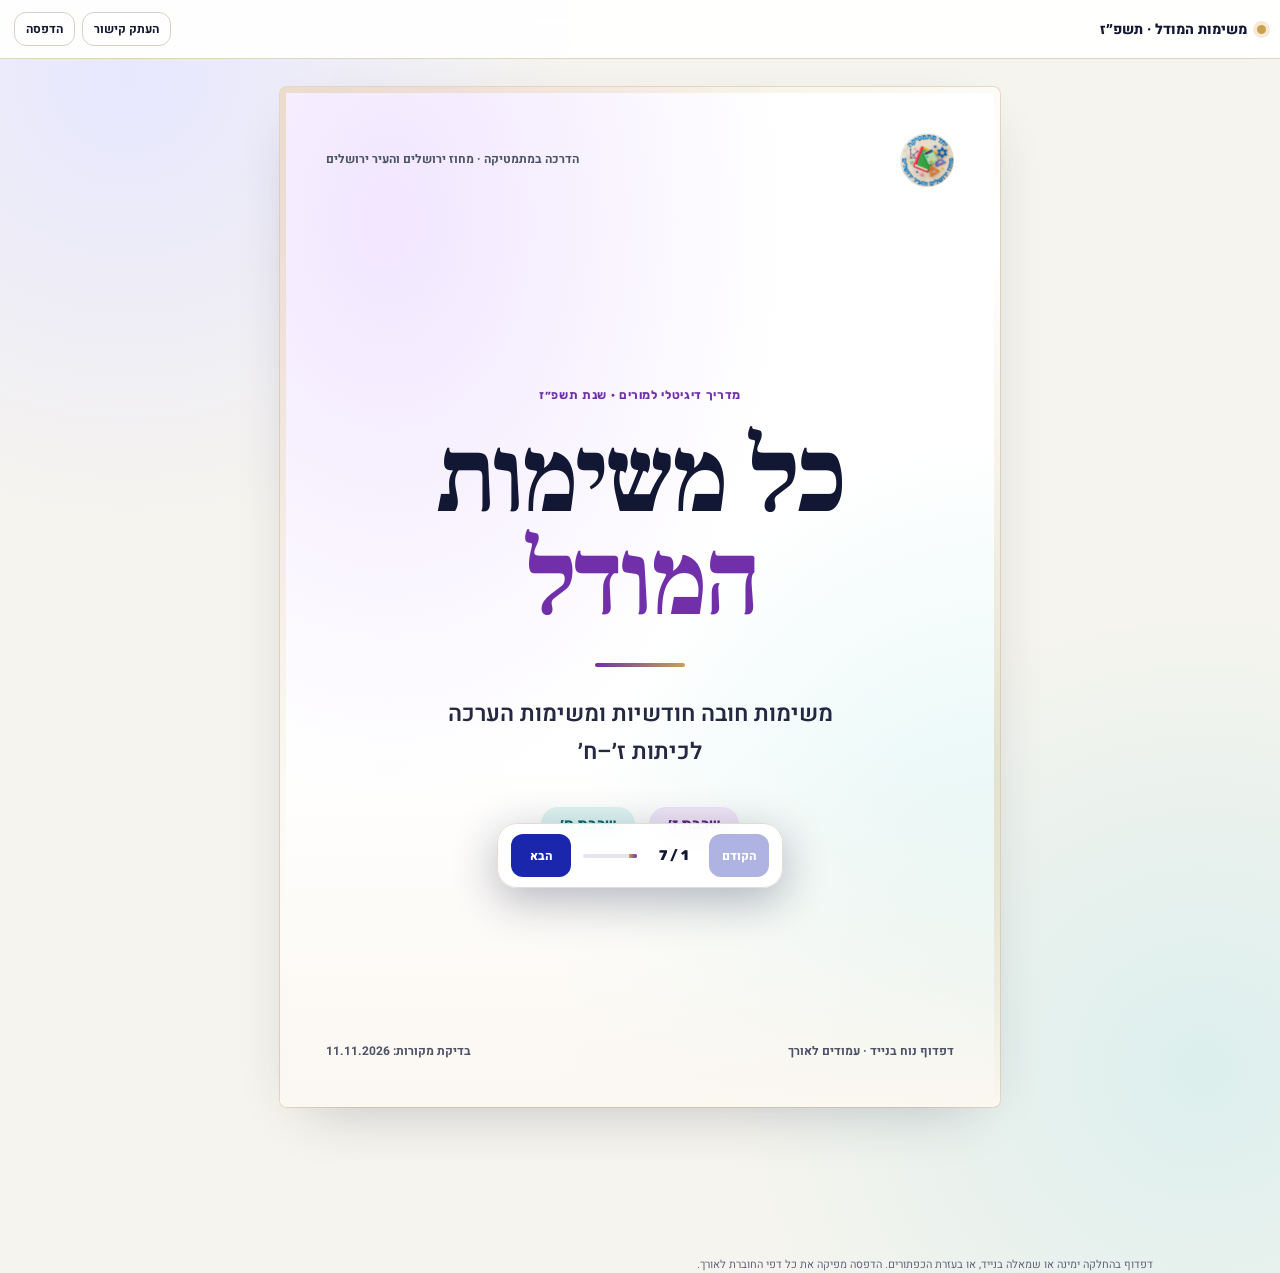
==== moodle-book/index.html @ 8b05a8c5 "feat(moodle): add standalone portrait mobile flipbook for mandatory and assessment tasks" ====
<!doctype html>
<html lang="he" dir="rtl"><head>
<meta charset="utf-8"><meta name="viewport" content="width=device-width, initial-scale=1, viewport-fit=cover">
<meta name="theme-color" content="#f6f4ee"><meta name="description" content="חוברת דיגיטלית למשימות החובה ומשימות ההערכה במודל לשכבות ז׳–ח׳, תשפ״ז.">
<title>משימות המודל | חוברת דיגיטלית · תשפ״ז</title>
<link rel="preconnect" href="https://fonts.googleapis.com"><link rel="preconnect" href="https://fonts.gstatic.com" crossorigin>
<link href="https://fonts.googleapis.com/css2?family=Frank+Ruhl+Libre:wght@700;800;900&family=Heebo:wght@400;500;600;700;800&family=Rubik:wght@500;600;700;800&display=swap" rel="stylesheet">
<style>
:root{color-scheme:light;--bg:#f6f4ee;--ink:#121734;--text:#242941;--gold:#c9a24f;--violet:#7130aa;--teal:#087c86;--blue:#1a27ad;font-family:"Heebo",Arial,sans-serif}
*{box-sizing:border-box}
html{min-width:300px;-webkit-text-size-adjust:100%;scroll-behavior:smooth}
body{margin:0;color:var(--text);background:radial-gradient(circle at 10% 6%,#e7e7ff 0,transparent 28%),radial-gradient(circle at 94% 84%,#dcefed 0,transparent 30%),var(--bg);overflow-x:hidden}
button,a{-webkit-tap-highlight-color:transparent}
button{font:inherit;cursor:pointer}
a{color:var(--blue);text-decoration-thickness:1px;text-underline-offset:3px}
a:focus-visible,button:focus-visible{outline:3px solid #e2a422;outline-offset:3px}
h1,h2,h3,p{margin:0}
h1,h2,h3{font-family:"Frank Ruhl Libre",Georgia,serif}
[hidden]{display:none!important}
.topbar{position:sticky;top:0;z-index:10;display:flex;align-items:center;justify-content:space-between;gap:12px;padding:12px max(14px,env(safe-area-inset-right));background:#ffffffec;border-bottom:1px solid #e0d5bf;backdrop-filter:blur(14px)}
.brand{display:flex;align-items:center;gap:10px;color:var(--ink);font-weight:800;font-size:14px}.brand i{display:block;width:9px;height:9px;background:var(--gold);border-radius:50%;box-shadow:0 0 0 4px #f6ead6}
.topbar-controls{display:flex;align-items:center;gap:7px}.utility{border:1px solid #d9d0bf;border-radius:12px;background:#fff;color:var(--ink);padding:7px 11px;font-size:12px;font-weight:700}
main{display:grid;place-items:start center;padding:clamp(14px,3vw,28px) 12px 135px;min-height:calc(100dvh - 66px)}
.paper{position:relative;background:#fff;color:var(--text);width:min(100%,720px);min-height:min(1050px,130vw);box-shadow:0 20px 60px -28px #20284355,0 0 0 1px #e6dac2;overflow:hidden;isolation:isolate;border-radius:7px;padding:clamp(25px,5.6vw,46px);animation:pagein .24s ease-out both}
.paper:before{content:"";pointer-events:none;position:absolute;inset:0;border:6px solid transparent;border-image:linear-gradient(135deg,#d9b970,#ffffff,#b58a35) 1;opacity:.35;z-index:0}
.paper > *{position:relative;z-index:1}
.paper:after{content:"";pointer-events:none;position:absolute;inset:auto 0 0;height:35%;background:linear-gradient(0deg,#fbf7f1,transparent);z-index:0}
@keyframes pagein{from{opacity:.8;transform:translateY(9px)}to{opacity:1;transform:translateY(0)}}
.cover{min-height:min(1020px,134vw);background:radial-gradient(ellipse at 15% 13%,#f1e6ff,transparent 46%),radial-gradient(ellipse at 100% 90%,#ddf5f3,transparent 44%),#fff;display:flex;flex-direction:column;justify-content:space-between}
.cover-top,.cover-foot{display:flex;align-items:center;justify-content:space-between;gap:10px;color:#4d5468;font-weight:700;font-size:12px;line-height:1.6}
.cover-top .logo{width:54px;height:54px;object-fit:contain}
.cover-center{text-align:center;margin:60px auto;max-width:100%}
.overline,.eyebrow{font-family:Rubik,"Heebo",sans-serif;letter-spacing:.055em;text-transform:uppercase;font-weight:700;font-size:12px;color:var(--violet)}
.cover h1{font-size:clamp(62px,12vw,106px);line-height:.98;letter-spacing:-.03em;color:var(--ink);margin-top:25px}
.cover h1 em{color:var(--violet);font-style:normal}
.rule{display:block;width:90px;height:4px;background:linear-gradient(90deg,var(--violet),var(--gold));margin:29px auto;border-radius:10px}
.cover-center p{font-size:clamp(18px,4vw,23px);line-height:1.65;font-weight:600}
.cover-grades{display:flex;justify-content:center;gap:14px;margin-top:35px;flex-wrap:wrap}
.cover-grades span{font-family:Rubik,sans-serif;border-radius:999px;padding:8px 19px;font-size:15px;font-weight:700;background:#eee4f7;color:#5e257f}
.cover-grades span+span{background:#ddf4f1;color:#006a72}
.page-head{margin-bottom:25px;padding-bottom:20px;border-bottom:1px solid #e8decc}
.page-head h2{color:var(--ink);font-size:clamp(32px,7vw,48px);line-height:1.12;margin-top:12px}
.page-head h2:after{content:"";display:block;width:62px;height:3px;border-radius:9px;margin-top:16px;background:linear-gradient(90deg,var(--violet),var(--gold))}
.page-head>p{margin-top:11px;color:#5b6277;font-size:14px}
.paper.teal .eyebrow,.paper.teal .round{color:var(--teal)}
.paper.teal .page-head h2:after{background:linear-gradient(90deg,var(--teal),var(--gold))}
.paper.violet .eyebrow,.paper.violet .round{color:var(--violet)}
.intro-card{padding:22px 25px;border-radius:16px;margin-bottom:18px;border:1px solid #eadcef;background:#f9f5fc}
.intro-card h3{font-size:27px;color:var(--ink);margin:9px 0}
.intro-card p,.note-block p{line-height:1.8;font-size:15px}
.teal-card{background:#f0fbfa;border-color:#d5efed}.teal-card .eyebrow{color:var(--teal)}
.note-block{margin-top:23px;border-right:4px solid var(--gold);padding:15px 18px;background:#fff9e9;border-radius:10px}.note-block h3{margin-bottom:8px;color:var(--ink);font-size:22px}
.task-table{width:100%;border-collapse:separate;border-spacing:0;table-layout:fixed;font-size:13.8px;line-height:1.45;border:1px solid #ebe6db;border-radius:13px;overflow:hidden}
.task-table caption{text-align:right;color:#575a71;padding:0 0 10px;font-weight:700;font-size:12px}
.task-table thead th{background:#f2ebf7;color:#4b266b;padding:10px 9px;text-align:right;font-size:12px;white-space:normal}
.teal .task-table thead th{background:#e5f7f5;color:#08606a}
.task-table tbody tr:nth-child(even){background:#fbfaf7}
.task-table tbody th,.task-table tbody td{padding:11px 9px;vertical-align:top;border-top:1px solid #eeede8;overflow-wrap:anywhere}
.task-table th:nth-child(1){width:20%}.task-table th:nth-child(2){width:43%}.task-table th:nth-child(3){width:37%}
.task-table tbody td strong{font-weight:800;color:var(--ink)}
.task-table .month{font-weight:800;display:block;color:#4b356a}.teal .month{color:#0b676a}
.task-table .year{font-family:Rubik,sans-serif;color:#8990a0;font-size:10px;display:block;margin-top:3px}
.current-tag{display:inline-block;margin:5px 0 0;padding:2px 5px;border-radius:6px;background:#efe5fa;color:#5c2582;font-size:10px;font-weight:800}
.teal .current-tag{background:#dff8f2;color:#076a62}
.nonmandatory{opacity:.85}
.page-footnote{margin:22px 0 16px;padding:13px 16px;background:#fcfaf7;border-right:3px solid var(--gold);font-size:12px;line-height:1.65}
.page-footnote a{display:inline-block;margin-right:3px;font-weight:700}
.page-tail{margin-top:29px;border-top:1px solid #eadfca;padding-top:12px;display:flex;justify-content:space-between;gap:12px;align-items:center;font-size:11px;font-weight:700;color:#88818a}
.assessment-stack{display:grid;gap:13px}
.assessment{padding:14px 18px;border:1px solid #e6deeb;border-radius:16px;background:#fff}
.assessment.first{background:linear-gradient(130deg,#fcf8ff,#fff);border-color:#dac2ed}
.teal .assessment.first{background:linear-gradient(130deg,#f2fffd,#fff);border-color:#b8e2df}
.assessment-head{display:flex;align-items:center;gap:15px}
.round{font-family:Rubik,sans-serif;font-size:17px;font-weight:800;border:1px solid currentColor;display:grid;place-items:center;min-width:46px;height:46px;border-radius:50%;flex:none}
.round:first-letter{font-size:inherit}
.assessment h3{font-size:22px;color:var(--ink)}
.dates{font-family:Rubik,Arial,sans-serif;font-weight:700;color:#3b526b;font-size:14px;text-align:right;direction:ltr;unicode-bidi:isolate}
.assessment-detail{font-size:13px;line-height:1.7;margin-top:13px}
.assessment-meta{font-size:12px;font-weight:700;margin-top:10px;color:#4a365e}
.date-review{margin-top:12px;background:#fff8e7;border:1px solid #eedaa9;border-radius:9px;padding:10px;display:grid;gap:3px;font-size:12px;line-height:1.5}
.date-review b{color:#674813}.date-review span{justify-self:start;font-weight:800;direction:ltr}.date-review small{font-size:11px;color:#745d43}
.small-note{font-size:11px;color:#6b6974;margin:8px 60px 0 0}
.steps{display:grid;gap:20px;margin-top:22px}.steps>div{display:flex;align-items:center;gap:16px}.steps>div span{flex:none;width:42px;height:42px;background:#eef0ff;border:1px solid #d9daf9;color:var(--blue);display:grid;place-items:center;border-radius:13px;font-family:Rubik;font-weight:700}
.steps p{font-weight:600;font-size:15px;line-height:1.7}
.source-box{margin-top:35px;background:#f5f3ef;border-radius:15px;padding:20px;display:grid;gap:12px}
.source-box h3{font-size:23px;color:var(--ink)}.source-box a{display:block;font-size:13px;font-weight:700}
.source-disclaimer{margin-top:19px;font-size:11px;line-height:1.8;color:#5b5c63}
.nav{position:fixed;bottom:calc(12px + env(safe-area-inset-bottom));left:50%;transform:translateX(-50%);z-index:20;display:flex;align-items:center;gap:12px;padding:10px 13px;background:#ffffffeb;border:1px solid #e4dccf;border-radius:20px;box-shadow:0 12px 45px #141a3850;max-width:calc(100% - 18px);backdrop-filter:blur(12px)}
.nav button{border:0;background:var(--blue);color:#fff;border-radius:12px;min-width:60px;min-height:43px;padding:8px 12px;font-weight:800;font-size:12px}
.nav button:disabled{opacity:.35;cursor:default}.nav .page-count{font-family:Rubik,sans-serif;color:var(--ink);font-size:14px;font-weight:800;white-space:nowrap;min-width:48px;text-align:center}
.nav .bar{width:54px;height:4px;border-radius:4px;background:#e8e4ed;overflow:hidden}.nav .bar i{display:block;height:100%;background:linear-gradient(90deg,var(--gold),var(--violet));transition:width .2s}
.access-hint{text-align:center;font-size:11px;color:#60647c;margin:14px 0 0;max-width:710px}
@media(max-width:520px){
 .topbar{padding:10px 12px}.brand{font-size:12px}.topbar-controls{gap:4px}.utility{padding:8px;font-size:11px}
 main{padding:12px 8px 110px}
 .paper{width:100%;padding:22px 17px;min-height:600px}
 .cover{min-height:calc(100dvh - 165px)}
 .cover-top,.cover-foot{font-size:10px}.cover-center{margin:35px auto}
 .cover h1{font-size:clamp(57px,15vw,81px)}
 .page-head{margin-bottom:18px}.page-head h2{font-size:clamp(30px,9vw,41px)}
 .task-table{font-size:12px}.task-table thead th{font-size:11px;padding:9px 6px}
 .task-table tbody th,.task-table tbody td{padding:9px 6px}
 .task-table th:nth-child(1){width:23%}.task-table th:nth-child(2){width:41%}.task-table th:nth-child(3){width:36%}
 .current-tag{font-size:9px}
 .assessment{padding:12px}.assessment h3{font-size:19px}.assessment-head{gap:10px}.round{min-width:38px;height:38px;font-size:12px}
 .small-note{margin-right:48px}
 .nav{gap:7px;padding:8px}.nav button{min-width:56px}
}
@media(prefers-reduced-motion:reduce){*,*:before,*:after{animation-duration:0s!important;transition-duration:0s!important}}
@page{size:A4 portrait;margin:0}
@media print{
 html,body{background:#fff!important}
 .topbar,.nav,.access-hint{display:none!important}
 main{padding:0!important;display:block;min-height:0}
 .paper,.paper[hidden]{display:flex!important;flex-direction:column;page-break-after:always;break-after:page;box-shadow:none!important;border-radius:0!important;width:210mm!important;height:297mm!important;min-height:297mm!important;max-height:297mm!important;padding:18mm 17mm!important;animation:none!important;overflow:hidden!important;print-color-adjust:exact;-webkit-print-color-adjust:exact}
 .paper:last-of-type{break-after:auto;page-break-after:auto}
 .paper > .page-tail{margin-top:auto}
 .task-table{font-size:12px}.task-table tbody th,.task-table tbody td{padding:9px 7px}
 .cover{justify-content:space-between}
}</style></head>
<body><header class="topbar"><div class="brand"><i aria-hidden="true"></i><span>משימות המודל · תשפ״ז</span></div><div class="topbar-controls"><button type="button" class="utility" id="copy">העתק קישור</button><button type="button" class="utility" id="print">הדפסה</button></div></header>
<main id="book" aria-label="חוברת דיגיטלית לדפדוף">
<section class="paper cover" aria-label="שער החוברת">
 <div class="cover-top"><img class="logo" src="../assets/logo.png" alt="לוגו הדרכה במתמטיקה" onerror="this.style.display='none'"><span>הדרכה במתמטיקה · מחוז ירושלים והעיר ירושלים</span></div>
 <div class="cover-center"><div class="overline">מדריך דיגיטלי למורים · שנת תשפ״ז</div><h1>כל משימות<br><em>המודל</em><span class="rule"></span></h1><p>משימות חובה חודשיות ומשימות הערכה<br>לכיתות ז׳–ח׳</p><div class="cover-grades"><span>שכבת ז׳</span><span>שכבת ח׳</span></div></div>
 <div class="cover-foot"><span>דפדוף נוח בנייד · עמודים לאורך</span><span>בדיקת מקורות: 11.11.2026</span></div>
 </section>
<section class="paper inside intro"><header class="page-head"><span class="eyebrow">01 · לפני שמתחילים</span><h2>מה צריך לעשות במודל?</h2><p>שני סוגי משימות, שני מסלולי עבודה משלימים.</p></header>
 <div class="intro-card violet-card"><span class="eyebrow">01</span><h3>משימות חובה</h3><p>משימה חודשית המשולבת בפריסת ההוראה של כל שכבה. המשימות מופיעות בעמודת <strong>„משימות חובה”</strong> בתוך הפריסה.</p></div>
 <div class="intro-card teal-card"><span class="eyebrow">02</span><h3>משימות הערכה</h3><p>שלוש משימות לאורך השנה, במועדים שנקבעו בפריסה. לצד אלה מופיע גם מבחן מפמ״ר מסכם לקראת סוף השנה.</p></div>
 <div class="note-block"><h3>חשוב לגבי קישורים לתלמידים</h3><p>קישורי המשימות בפריסות מיועדים למורים לעיון. יש לשלוח את המשימה לתלמידים <strong>מתוך מרחב ה־Moodle הכיתתי של המורה</strong>, כדי שהביצועים וההגשות יתועדו ויהיו ניתנים למעקב.</p></div>
 <div class="page-tail"><span>משימות ז׳ וח׳ בלבד</span><span>2 / 6</span></div></section>
<section class="paper inside violet" aria-label="משימות חובה שכבת ז׳"><header class="page-head"><span class="eyebrow">משימות חובה · ז׳</span><h2>שכבת ז׳</h2><p>כל חודשי שנת הלימודים • משימות לפי פריסת ההוראה</p></header><table class="task-table"><caption>משימות לפי חודש • פריסת תשפ״ז</caption><thead><tr><th scope="col">חודש</th><th scope="col">משימת חובה</th><th scope="col">נושא</th></tr></thead><tbody><tr><th scope="row"><span class="month">אוקטובר</span><span class="year">2026</span></th><td><strong>גיימינג-אפ</strong></td><td>מערכת צירים מספרים חיוביים</td></tr><tr><th scope="row"><span class="month">נובמבר</span><span class="year">2026</span></th><td><strong>מזגן על הקיר בכיתה</strong><span class="current-tag">החודש הנוכחי</span></td><td>זווית</td></tr><tr><th scope="row"><span class="month">דצמבר</span><span class="year">2026</span></th><td><strong>הקינוח המנצח</strong></td><td>מספרים מכוונים</td></tr><tr><th scope="row"><span class="month">ינואר</span><span class="year">2027</span></th><td><strong>מי לכלך את אולם הספורט?</strong></td><td>שטחים</td></tr><tr><th scope="row"><span class="month">פברואר</span><span class="year">2027</span></th><td><strong>צובעים קופסאות קרטון</strong></td><td>שטח פנים ונפח תיבה</td></tr><tr><th scope="row"><span class="month">מרץ</span><span class="year">2027</span></th><td><strong>מפתח הכספת הסודית</strong></td><td>טרנספורמציות</td></tr><tr><th scope="row"><span class="month">אפריל</span><span class="year">2027</span></th><td><strong>הקוד ללוקר של עידו</strong></td><td>משוואות</td></tr><tr><th scope="row"><span class="month">מאי</span><span class="year">2027</span></th><td><strong>מתחם מחנה קיץ</strong></td><td>מערכת צירים מורחבת ושטחים</td></tr><tr><th scope="row"><span class="month">יוני</span><span class="year">2027</span></th><td><strong>טריאתלון</strong></td><td>בעיות תנועה</td></tr></tbody></table>
 <div class="page-footnote"><strong>שימו לב:</strong> כותרות של משימות בחודשים עתידיים עשויות להתעדכן בפריסות. קישור לתלמידים נשלח רק ממרחב הלמידה הכיתתי. <a href="https://jerusalem2.vercel.app/chativat-beynayim/prisot/prisa-7/october/" target="_blank" rel="noopener noreferrer">לפריסת אוקטובר באתר המחוז</a></div>
 <div class="page-tail"><span>משימות חובה · ז׳</span><span>3 / 6</span></div></section>
<section class="paper inside violet" aria-label="משימות הערכה שכבת ז׳"><header class="page-head"><span class="eyebrow">משימות הערכה · ז׳</span><h2>מועדי ההערכה<br>שכבת ז׳</h2><p>תאריכים ונושאים לפי מסמך הפריסה שנבדק, לצד הבחנה בעדכון מאוחר.</p></header><div class="assessment-stack"><article class="assessment first"><div class="assessment-head"><span class="round">01</span><div><h3>משימת הערכה 1</h3><p class="dates" dir="ltr">1.11.26 – 13.11.26</p></div></div><p class="assessment-detail">מערכת צירים רביע ראשון: קריאת נקודות, סימון נקודות, אורך קטע, השלמת נקודה חסרה למלבן, חישוב שטח מלבן. זוויות: מדידת זוויות, אומדן גודל של זווית, סוגי זוויות, חוצה זווית, סכום והפרש זוויות. מספרים מכוונים: סדר על ציר המספרים, חיבור חיסור מספרים מכוונים.</p><p class="assessment-meta">מבנה: 50% שאלות קצרות ו־50% שאלה אוריינית.</p><div class="date-review"><b>דווח עדכון מאוחר (08.11.2026)</b><span dir="ltr">01.11–20.11.2026</span><small>זהו מועד מאוחר יותר מן הפריסה שמופיעה במקור. לא נמצא לו אישור בפריסה הרשמית שנבדקה; יש לאמת במרחב המודל לפני הסתמכות על מועד הסיום.</small></div></article><article class="assessment "><div class="assessment-head"><span class="round">02</span><div><h3>משימת הערכה 2</h3><p class="dates" dir="ltr">26.1.27 – 4.2.27</p></div></div><p class="small-note">מועד נקוב בפריסה; אין פירוט תכנים נוסף במקור שנבדק.</p></article><article class="assessment "><div class="assessment-head"><span class="round">03</span><div><h3>משימת הערכה 3</h3><p class="dates" dir="ltr">14.3.27 – 26.3.27</p></div></div><p class="small-note">מועד נקוב בפריסה; אין פירוט תכנים נוסף במקור שנבדק.</p></article><article class="assessment "><div class="assessment-head"><span class="round">מסכם</span><div><h3>מבחן מפמ״ר מסכם</h3><p class="dates" dir="ltr">23.5.27 – 4.6.27</p></div></div><p class="small-note">מועד מבחן מסכם לפי הפריסה.</p></article></div><div class="page-tail"><span>מועדי הערכה · ז׳</span><span>4 / 6</span></div></section>
<section class="paper inside teal" aria-label="משימות חובה שכבת ח׳"><header class="page-head"><span class="eyebrow">משימות חובה · ח׳</span><h2>שכבת ח׳</h2><p>כל חודשי שנת הלימודים • משימות לפי פריסת ההוראה</p></header><table class="task-table"><caption>משימות לפי חודש • פריסת תשפ״ז</caption><thead><tr><th scope="col">חודש</th><th scope="col">משימת חובה</th><th scope="col">נושא</th></tr></thead><tbody><tr><th scope="row"><span class="month">אוקטובר</span><span class="year">2026</span></th><td><strong>ציור קיר</strong></td><td>יחס, פרופורציה, קנה מידה</td></tr><tr><th scope="row"><span class="month">נובמבר</span><span class="year">2026</span></th><td><strong>מודל הזמן של נועה</strong><span class="current-tag">החודש הנוכחי</span></td><td>אחוזים</td></tr><tr><th scope="row"><span class="month">דצמבר</span><span class="year">2026</span></th><td><strong>תכנון הביטאט על המאדים</strong></td><td>גליל, חרוט</td></tr><tr><th scope="row"><span class="month">ינואר</span><span class="year">2027</span></th><td><strong>סודות הפסיפס של יונתן</strong></td><td>טרנספורמציות</td></tr><tr><th scope="row"><span class="month">פברואר</span><span class="year">2027</span></th><td><strong>רחפנים</strong></td><td>סטטיסטיקה ומדדים — שם המשימה עשוי להשתנות</td></tr><tr><th scope="row"><span class="month">מרץ</span><span class="year">2027</span></th><td><strong>מבחן טעימות</strong></td><td>שילוב שני מקורות מידע</td></tr><tr><th scope="row"><span class="month">אפריל</span><span class="year">2027</span></th><td><strong>פרויקט אלגוריתם חכם</strong></td><td>הסתברות</td></tr><tr><th scope="row"><span class="month">מאי</span><span class="year">2027</span></th><td><strong>משימה אוריינית במערכת משוואות</strong></td><td>שם המשימה הסופי טרם מופיע בפריסה</td></tr><tr class="nonmandatory"><th scope="row"><span class="month">יוני</span><span class="year">2027</span></th><td><strong>אין משימת חובה נפרדת</strong></td><td>חזרות ומשפט פיתגורס במרחב</td></tr></tbody></table>
 <div class="page-footnote"><strong>שימו לב:</strong> כותרות של משימות בחודשים עתידיים עשויות להתעדכן בפריסות. קישור לתלמידים נשלח רק ממרחב הלמידה הכיתתי. <a href="https://jerusalem2.vercel.app/chativat-beynayim/prisot/prisa-8/october/" target="_blank" rel="noopener noreferrer">לפריסת אוקטובר באתר המחוז</a></div>
 <div class="page-tail"><span>משימות חובה · ח׳</span><span>5 / 6</span></div></section>
<section class="paper inside teal" aria-label="משימות הערכה שכבת ח׳"><header class="page-head"><span class="eyebrow">משימות הערכה · ח׳</span><h2>מועדי ההערכה<br>שכבת ח׳</h2><p>תאריכים ונושאים לפי מסמך הפריסה שנבדק, לצד הבחנה בעדכון מאוחר.</p></header><div class="assessment-stack"><article class="assessment first"><div class="assessment-head"><span class="round">01</span><div><h3>משימת הערכה 1</h3><p class="dates" dir="ltr">25.10.26 – 6.11.26</p></div></div><p class="assessment-detail">יחס, פרופורציה, קנה מידה, אחוזים, זוויות מתחלפות ומתאימות בין ישרים מקבילים, משפט פיתגורס, היקף מעגל, שטח עיגול ומשוואות לינאריות.</p><p class="assessment-meta">מבנה: 50% שאלות קצרות ו־50% שאלה אוריינית.</p><div class="date-review"><b>דווח עדכון מאוחר (08.11.2026)</b><span dir="ltr">25.10–13.11.2026</span><small>זהו מועד מאוחר יותר מן הפריסה שמופיעה במקור. לא נמצא לו אישור בפריסה הרשמית שנבדקה; יש לאמת במרחב המודל לפני הסתמכות על מועד הסיום.</small></div></article><article class="assessment "><div class="assessment-head"><span class="round">02</span><div><h3>משימת הערכה 2</h3><p class="dates" dir="ltr">26.1.27 – 4.2.27</p></div></div><p class="small-note">מועד נקוב בפריסה; אין פירוט תכנים נוסף במקור שנבדק.</p></article><article class="assessment "><div class="assessment-head"><span class="round">03</span><div><h3>משימת הערכה 3</h3><p class="dates" dir="ltr">14.3.27 – 26.3.27</p></div></div><p class="small-note">מועד נקוב בפריסה; אין פירוט תכנים נוסף במקור שנבדק.</p></article><article class="assessment "><div class="assessment-head"><span class="round">מסכם</span><div><h3>מבחן מפמ״ר מסכם</h3><p class="dates" dir="ltr">23.5.27 – 4.6.27</p></div></div><p class="small-note">מועד מבחן מסכם לפי הפריסה.</p></article></div><div class="page-tail"><span>מועדי הערכה · ח׳</span><span>6 / 6</span></div></section>
<section class="paper inside closing" aria-label="מקורות והנחיות"><header class="page-head"><span class="eyebrow">לשימוש שוטף</span><h2>עובדים נכון במודל</h2><p>ריכוז מקורות והנחיות חיוניות.</p></header>
<div class="steps"><div><span>1</span><p>נכנסים לפריסת ההוראה של השכבה והחודש.</p></div><div><span>2</span><p>מאתרים את משימת החובה בעמודה המיועדת.</p></div><div><span>3</span><p>מאתרים את משימות ההערכה בטבלה שמתחת לפריסה ובודקים מועד מעודכן.</p></div><div><span>4</span><p>שולחים לתלמידים מתוך מרחב המודל הכיתתי ועוקבים אחרי ההגשות.</p></div></div>
<div class="source-box"><h3>מקורות</h3><a href="https://jerusalem2.vercel.app/chativat-beynayim/prisot/prisa-7/october/" target="_blank" rel="noopener noreferrer">פריסת הוראה לכיתה ז׳ – אתר המחוז</a><a href="https://jerusalem2.vercel.app/chativat-beynayim/prisot/prisa-8/october/" target="_blank" rel="noopener noreferrer">פריסת הוראה לכיתה ח׳ – אתר המחוז</a><a href="https://yanivmizrachiy.github.io/moodle-guide-presentation/?slide=cover" target="_blank" rel="noopener noreferrer">מדריך חדש למערכת המודל</a></div>
<p class="source-disclaimer">מקור רשימות המשימות ומועדי הפריסה: הקובץ <b>prisa-layout.authored.json</b> של אתר המחוז, המבוסס על פריסות משרד החינוך לתשפ״ז. בדיקת נתונים ב־11.11.2026. במחלוקת מול פריסה או הודעה עדכנית של הפיקוח, המקור הרשמי המעודכן הוא הקובע.</p>
<div class="page-tail"><span>הדרכה במתמטיקה · מחוז ירושלים</span><span>6 / 6</span></div></section>
</main>
<p class="access-hint">דפדוף בהחלקה ימינה או שמאלה בנייד, או בעזרת הכפתורים. הדפסה מפיקה את כל דפי החוברת לאורך.</p>
<nav class="nav" aria-label="דפדוף בחוברת"><button type="button" id="prev" aria-label="עמוד קודם">הקודם</button><span class="page-count" aria-live="polite" id="counter">1 / 7</span><span class="bar" aria-hidden="true"><i id="progress" style="width:14%"></i></span><button type="button" id="next" aria-label="עמוד הבא">הבא</button></nav>
<script>
(()=>{"use strict";
const pages=Array.from(document.querySelectorAll(".paper"));
const previous=document.getElementById("prev"),next=document.getElementById("next");
const count=document.getElementById("counter"),progress=document.getElementById("progress");
let active=0;
function setPage(index){if(!Number.isInteger(index))return;active=Math.max(0,Math.min(pages.length-1,index));
pages.forEach((p,i)=>{p.hidden=i!==active;p.setAttribute("aria-hidden",i!==active?"true":"false")});
previous.disabled=active===0;next.disabled=active===pages.length-1;
count.textContent=(active+1)+" / "+pages.length;progress.style.width=((active+1)/pages.length*100)+"%";
history.replaceState(null,"","#page-"+(active+1));window.scrollTo({top:0,behavior:"instant"});}
const match=location.hash.match(/^#page-(\d+)$/);setPage(match?Number(match[1])-1:0);
previous.addEventListener("click",()=>setPage(active-1));next.addEventListener("click",()=>setPage(active+1));
document.addEventListener("keydown",e=>{if(["INPUT","TEXTAREA","SELECT"].includes(document.activeElement?.tagName))return;if(e.key==="ArrowLeft"){e.preventDefault();setPage(active+1)}else if(e.key==="ArrowRight"){e.preventDefault();setPage(active-1)}});
let startX=0,startY=0;document.getElementById("book").addEventListener("touchstart",e=>{if(e.touches.length!==1)return;startX=e.touches[0].clientX;startY=e.touches[0].clientY},{passive:true});
document.getElementById("book").addEventListener("touchend",e=>{if(!e.changedTouches.length)return;const dx=e.changedTouches[0].clientX-startX,dy=e.changedTouches[0].clientY-startY;if(Math.abs(dx)>65&&Math.abs(dx)>Math.abs(dy)*1.3)setPage(active+(dx<0?1:-1))},{passive:true});
document.getElementById("print").addEventListener("click",()=>window.print());
document.getElementById("copy").addEventListener("click",async()=>{const url=location.origin+location.pathname;try{await navigator.clipboard.writeText(url);const el=document.getElementById("copy");el.textContent="הקישור הועתק";setTimeout(()=>el.textContent="העתק קישור",1800)}catch{window.prompt("העתקת קישור",url)}});
})();
</script></body></html>
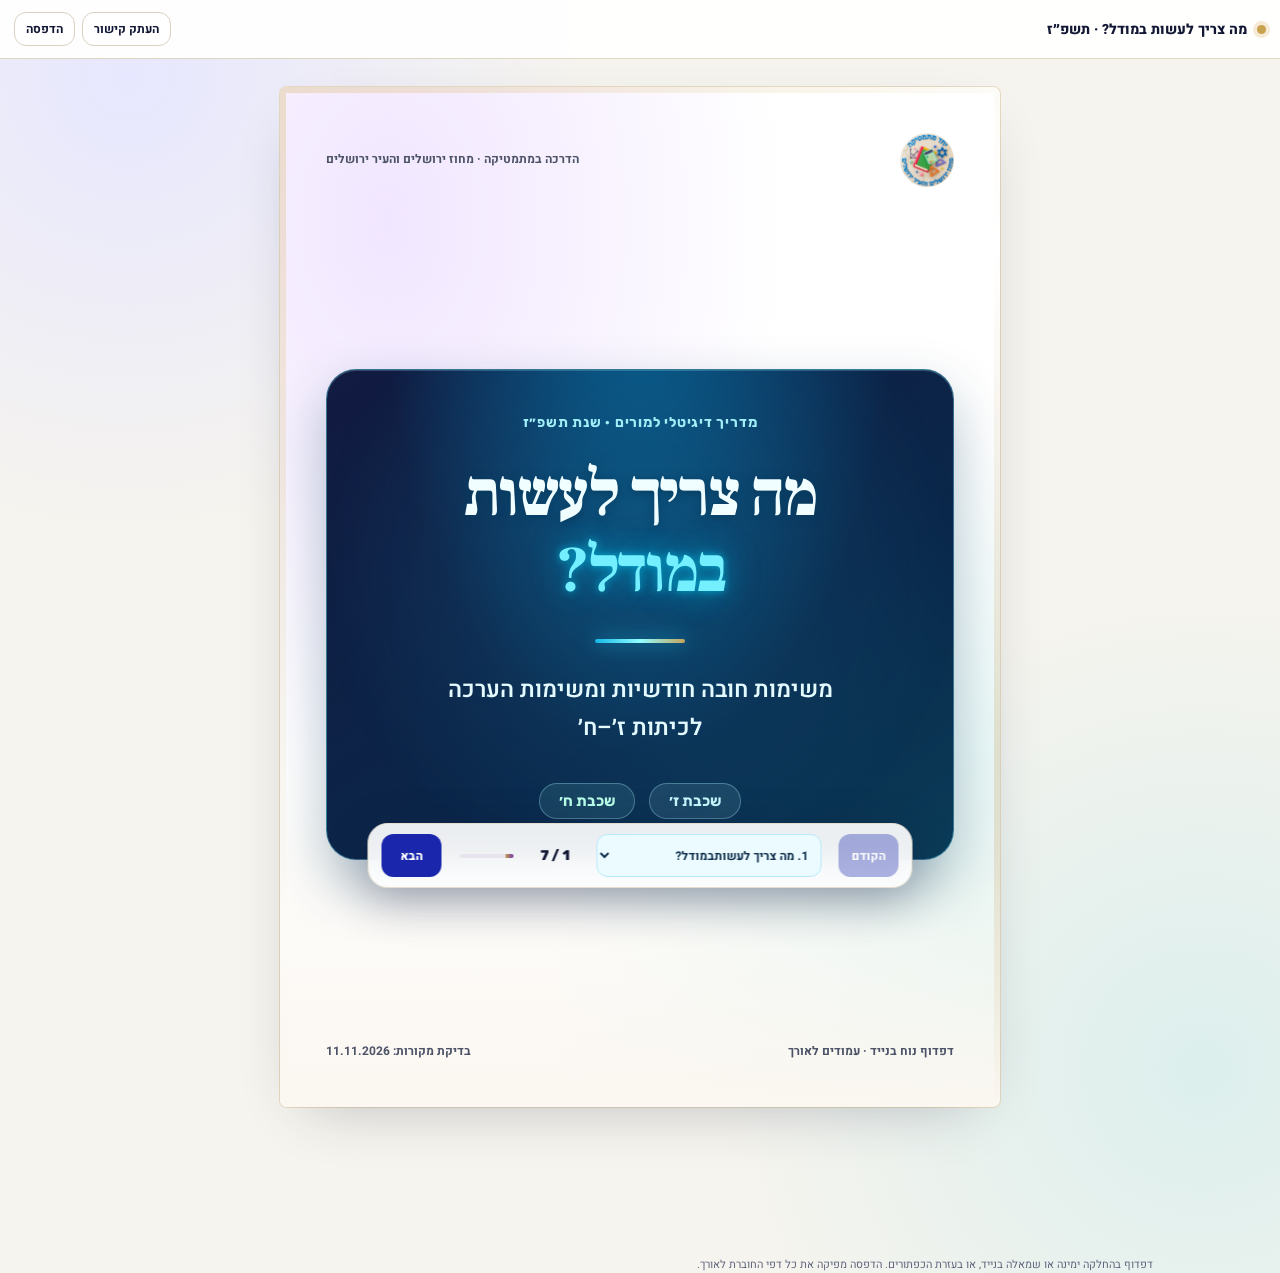
==== commit 4adf5da2: "feat(moodle-book): luminous cyan A4 cover and accessible chapter navigation" ====
--- a/moodle-book/index.html
+++ b/moodle-book/index.html
@@ -1,8 +1,8 @@
 <!doctype html>
 <html lang="he" dir="rtl"><head>
 <meta charset="utf-8"><meta name="viewport" content="width=device-width, initial-scale=1, viewport-fit=cover">
-<meta name="theme-color" content="#f6f4ee"><meta name="description" content="חוברת דיגיטלית למשימות החובה ומשימות ההערכה במודל לשכבות ז׳–ח׳, תשפ״ז.">
-<title>משימות המודל | חוברת דיגיטלית · תשפ״ז</title>
+<meta name="theme-color" content="#f6f4ee"><meta name="description" content="מה צריך לעשות במודל? חוברת דיגיטלית מדפדפת בגודל A4 עם משימות החובה וההערכה לכיתות ז׳–ח׳, תשפ״ז.">
+<title>מה צריך לעשות במודל? | חוברת דיגיטלית · תשפ״ז</title>
 <link rel="preconnect" href="https://fonts.googleapis.com"><link rel="preconnect" href="https://fonts.gstatic.com" crossorigin>
 <link href="https://fonts.googleapis.com/css2?family=Frank+Ruhl+Libre:wght@700;800;900&family=Heebo:wght@400;500;600;700;800&family=Rubik:wght@500;600;700;800&display=swap" rel="stylesheet">
 <style>
@@ -106,6 +106,33 @@
  .small-note{margin-right:48px}
  .nav{gap:7px;padding:8px}.nav button{min-width:56px}
 }
+
+/* חוברת מודל בלבד: שער תכלת זוהר, טיפוגרפיה חדה לדפדוף ולהדפסה. */
+:root{--glow-cyan:#5beaff;--glow-blue:#14c9f4}
+.cover-center{position:relative;isolation:isolate;overflow:hidden;width:min(100%,640px);max-width:100%;padding:44px 25px 40px;margin:30px auto;background:radial-gradient(ellipse at 50% -20%,#075b8c 0%,transparent 58%),linear-gradient(145deg,#121a40,#0a274a 63%,#0a3c58);border:1px solid #79e9ff66;border-radius:30px;box-shadow:0 25px 55px #093e6150,inset 0 1px 0 #baf9ff33}
+.cover-center:before{content:"";position:absolute;z-index:-1;pointer-events:none;inset:-30%;background:radial-gradient(circle at 50% 44%,#21c8f62b,transparent 48%);filter:blur(12px)}
+.cover-center .overline{color:#a1edf8;font-size:clamp(11px,2.4vw,14px)}
+.cover-center h1{font-size:clamp(35px,6vw,65px);line-height:1.18;color:#f0feff;letter-spacing:-.035em;margin-top:26px;text-shadow:0 2px 10px #073c5f}
+.cover-center h1>span:first-child{display:block;font-weight:800}
+.cover-center h1 em{display:block;font-style:normal;color:#74efff;text-shadow:0 0 9px #00dcff99,0 0 28px #00d9fa78,0 0 42px #0ea5e944}
+.cover-center .rule{background:linear-gradient(90deg,#14b8e6,#8fffff,#c5a35c);box-shadow:0 0 18px #25d3f9aa}
+.cover-center>p{color:#e3faff;font-weight:600}
+.cover-center .cover-grades span{background:#bff6ff1b;color:#c5f9ff;border:1px solid #a9ebf855}
+.cover-center .cover-grades span+span{background:#9affef1b;color:#b9ffe9}
+.nav{width:min(545px,calc(100% - 18px));justify-content:space-between}
+.chapter-picker{min-width:112px;max-width:225px;flex:1;border:1px solid #b9eafa;background:#ecfbff;color:#10304d;border-radius:11px;font:700 12px "Heebo",Arial,sans-serif;height:43px;padding:7px 8px;cursor:pointer}
+.chapter-picker:focus-visible{outline:3px solid #28c9fa;outline-offset:2px}
+.paper{aspect-ratio:210/297}
+@media(max-width:520px){
+ .cover-center{padding:32px 14px 30px;margin:26px auto;border-radius:22px}
+ .cover-center h1{font-size:clamp(32px,8.6vw,48px)}
+ .cover-center .overline{font-size:11px}
+ .cover-center>p{font-size:clamp(15px,4.1vw,18px)}
+ .nav{gap:6px;padding:8px 9px}
+ .nav .bar{display:none}
+ .chapter-picker{min-width:106px;max-width:180px}
+}
+
 @media(prefers-reduced-motion:reduce){*,*:before,*:after{animation-duration:0s!important;transition-duration:0s!important}}
 @page{size:A4 portrait;margin:0}
 @media print{
@@ -118,47 +145,57 @@
  .task-table{font-size:12px}.task-table tbody th,.task-table tbody td{padding:9px 7px}
  .cover{justify-content:space-between}
 }</style></head>
-<body><header class="topbar"><div class="brand"><i aria-hidden="true"></i><span>משימות המודל · תשפ״ז</span></div><div class="topbar-controls"><button type="button" class="utility" id="copy">העתק קישור</button><button type="button" class="utility" id="print">הדפסה</button></div></header>
+<body><header class="topbar"><div class="brand"><i aria-hidden="true"></i><span>מה צריך לעשות במודל? · תשפ״ז</span></div><div class="topbar-controls"><button type="button" class="utility" id="copy">העתק קישור</button><button type="button" class="utility" id="print">הדפסה</button></div></header>
 <main id="book" aria-label="חוברת דיגיטלית לדפדוף">
 <section class="paper cover" aria-label="שער החוברת">
  <div class="cover-top"><img class="logo" src="../assets/logo.png" alt="לוגו הדרכה במתמטיקה" onerror="this.style.display='none'"><span>הדרכה במתמטיקה · מחוז ירושלים והעיר ירושלים</span></div>
- <div class="cover-center"><div class="overline">מדריך דיגיטלי למורים · שנת תשפ״ז</div><h1>כל משימות<br><em>המודל</em><span class="rule"></span></h1><p>משימות חובה חודשיות ומשימות הערכה<br>לכיתות ז׳–ח׳</p><div class="cover-grades"><span>שכבת ז׳</span><span>שכבת ח׳</span></div></div>
+ <div class="cover-center"><div class="overline">מדריך דיגיטלי למורים · שנת תשפ״ז</div><h1><span>מה צריך לעשות</span><em>במודל?</em><span class="rule"></span></h1><p>משימות חובה חודשיות ומשימות הערכה<br>לכיתות ז׳–ח׳</p><div class="cover-grades"><span>שכבת ז׳</span><span>שכבת ח׳</span></div></div>
  <div class="cover-foot"><span>דפדוף נוח בנייד · עמודים לאורך</span><span>בדיקת מקורות: 11.11.2026</span></div>
  </section>
 <section class="paper inside intro"><header class="page-head"><span class="eyebrow">01 · לפני שמתחילים</span><h2>מה צריך לעשות במודל?</h2><p>שני סוגי משימות, שני מסלולי עבודה משלימים.</p></header>
  <div class="intro-card violet-card"><span class="eyebrow">01</span><h3>משימות חובה</h3><p>משימה חודשית המשולבת בפריסת ההוראה של כל שכבה. המשימות מופיעות בעמודת <strong>„משימות חובה”</strong> בתוך הפריסה.</p></div>
  <div class="intro-card teal-card"><span class="eyebrow">02</span><h3>משימות הערכה</h3><p>שלוש משימות לאורך השנה, במועדים שנקבעו בפריסה. לצד אלה מופיע גם מבחן מפמ״ר מסכם לקראת סוף השנה.</p></div>
  <div class="note-block"><h3>חשוב לגבי קישורים לתלמידים</h3><p>קישורי המשימות בפריסות מיועדים למורים לעיון. יש לשלוח את המשימה לתלמידים <strong>מתוך מרחב ה־Moodle הכיתתי של המורה</strong>, כדי שהביצועים וההגשות יתועדו ויהיו ניתנים למעקב.</p></div>
- <div class="page-tail"><span>משימות ז׳ וח׳ בלבד</span><span>2 / 6</span></div></section>
+ <div class="page-tail"><span>משימות ז׳ וח׳ בלבד</span><span>2 / 7</span></div></section>
 <section class="paper inside violet" aria-label="משימות חובה שכבת ז׳"><header class="page-head"><span class="eyebrow">משימות חובה · ז׳</span><h2>שכבת ז׳</h2><p>כל חודשי שנת הלימודים • משימות לפי פריסת ההוראה</p></header><table class="task-table"><caption>משימות לפי חודש • פריסת תשפ״ז</caption><thead><tr><th scope="col">חודש</th><th scope="col">משימת חובה</th><th scope="col">נושא</th></tr></thead><tbody><tr><th scope="row"><span class="month">אוקטובר</span><span class="year">2026</span></th><td><strong>גיימינג-אפ</strong></td><td>מערכת צירים מספרים חיוביים</td></tr><tr><th scope="row"><span class="month">נובמבר</span><span class="year">2026</span></th><td><strong>מזגן על הקיר בכיתה</strong><span class="current-tag">החודש הנוכחי</span></td><td>זווית</td></tr><tr><th scope="row"><span class="month">דצמבר</span><span class="year">2026</span></th><td><strong>הקינוח המנצח</strong></td><td>מספרים מכוונים</td></tr><tr><th scope="row"><span class="month">ינואר</span><span class="year">2027</span></th><td><strong>מי לכלך את אולם הספורט?</strong></td><td>שטחים</td></tr><tr><th scope="row"><span class="month">פברואר</span><span class="year">2027</span></th><td><strong>צובעים קופסאות קרטון</strong></td><td>שטח פנים ונפח תיבה</td></tr><tr><th scope="row"><span class="month">מרץ</span><span class="year">2027</span></th><td><strong>מפתח הכספת הסודית</strong></td><td>טרנספורמציות</td></tr><tr><th scope="row"><span class="month">אפריל</span><span class="year">2027</span></th><td><strong>הקוד ללוקר של עידו</strong></td><td>משוואות</td></tr><tr><th scope="row"><span class="month">מאי</span><span class="year">2027</span></th><td><strong>מתחם מחנה קיץ</strong></td><td>מערכת צירים מורחבת ושטחים</td></tr><tr><th scope="row"><span class="month">יוני</span><span class="year">2027</span></th><td><strong>טריאתלון</strong></td><td>בעיות תנועה</td></tr></tbody></table>
  <div class="page-footnote"><strong>שימו לב:</strong> כותרות של משימות בחודשים עתידיים עשויות להתעדכן בפריסות. קישור לתלמידים נשלח רק ממרחב הלמידה הכיתתי. <a href="https://jerusalem2.vercel.app/chativat-beynayim/prisot/prisa-7/october/" target="_blank" rel="noopener noreferrer">לפריסת אוקטובר באתר המחוז</a></div>
- <div class="page-tail"><span>משימות חובה · ז׳</span><span>3 / 6</span></div></section>
-<section class="paper inside violet" aria-label="משימות הערכה שכבת ז׳"><header class="page-head"><span class="eyebrow">משימות הערכה · ז׳</span><h2>מועדי ההערכה<br>שכבת ז׳</h2><p>תאריכים ונושאים לפי מסמך הפריסה שנבדק, לצד הבחנה בעדכון מאוחר.</p></header><div class="assessment-stack"><article class="assessment first"><div class="assessment-head"><span class="round">01</span><div><h3>משימת הערכה 1</h3><p class="dates" dir="ltr">1.11.26 – 13.11.26</p></div></div><p class="assessment-detail">מערכת צירים רביע ראשון: קריאת נקודות, סימון נקודות, אורך קטע, השלמת נקודה חסרה למלבן, חישוב שטח מלבן. זוויות: מדידת זוויות, אומדן גודל של זווית, סוגי זוויות, חוצה זווית, סכום והפרש זוויות. מספרים מכוונים: סדר על ציר המספרים, חיבור חיסור מספרים מכוונים.</p><p class="assessment-meta">מבנה: 50% שאלות קצרות ו־50% שאלה אוריינית.</p><div class="date-review"><b>דווח עדכון מאוחר (08.11.2026)</b><span dir="ltr">01.11–20.11.2026</span><small>זהו מועד מאוחר יותר מן הפריסה שמופיעה במקור. לא נמצא לו אישור בפריסה הרשמית שנבדקה; יש לאמת במרחב המודל לפני הסתמכות על מועד הסיום.</small></div></article><article class="assessment "><div class="assessment-head"><span class="round">02</span><div><h3>משימת הערכה 2</h3><p class="dates" dir="ltr">26.1.27 – 4.2.27</p></div></div><p class="small-note">מועד נקוב בפריסה; אין פירוט תכנים נוסף במקור שנבדק.</p></article><article class="assessment "><div class="assessment-head"><span class="round">03</span><div><h3>משימת הערכה 3</h3><p class="dates" dir="ltr">14.3.27 – 26.3.27</p></div></div><p class="small-note">מועד נקוב בפריסה; אין פירוט תכנים נוסף במקור שנבדק.</p></article><article class="assessment "><div class="assessment-head"><span class="round">מסכם</span><div><h3>מבחן מפמ״ר מסכם</h3><p class="dates" dir="ltr">23.5.27 – 4.6.27</p></div></div><p class="small-note">מועד מבחן מסכם לפי הפריסה.</p></article></div><div class="page-tail"><span>מועדי הערכה · ז׳</span><span>4 / 6</span></div></section>
+ <div class="page-tail"><span>משימות חובה · ז׳</span><span>3 / 7</span></div></section>
+<section class="paper inside violet" aria-label="משימות הערכה שכבת ז׳"><header class="page-head"><span class="eyebrow">משימות הערכה · ז׳</span><h2>מועדי ההערכה<br>שכבת ז׳</h2><p>תאריכים ונושאים לפי מסמך הפריסה שנבדק, לצד הבחנה בעדכון מאוחר.</p></header><div class="assessment-stack"><article class="assessment first"><div class="assessment-head"><span class="round">01</span><div><h3>משימת הערכה 1</h3><p class="dates" dir="ltr">1.11.26 – 13.11.26</p></div></div><p class="assessment-detail">מערכת צירים רביע ראשון: קריאת נקודות, סימון נקודות, אורך קטע, השלמת נקודה חסרה למלבן, חישוב שטח מלבן. זוויות: מדידת זוויות, אומדן גודל של זווית, סוגי זוויות, חוצה זווית, סכום והפרש זוויות. מספרים מכוונים: סדר על ציר המספרים, חיבור חיסור מספרים מכוונים.</p><p class="assessment-meta">מבנה: 50% שאלות קצרות ו־50% שאלה אוריינית.</p><div class="date-review"><b>דווח עדכון מאוחר (08.11.2026)</b><span dir="ltr">01.11–20.11.2026</span><small>זהו מועד מאוחר יותר מן הפריסה שמופיעה במקור. לא נמצא לו אישור בפריסה הרשמית שנבדקה; יש לאמת במרחב המודל לפני הסתמכות על מועד הסיום.</small></div></article><article class="assessment "><div class="assessment-head"><span class="round">02</span><div><h3>משימת הערכה 2</h3><p class="dates" dir="ltr">26.1.27 – 4.2.27</p></div></div><p class="small-note">מועד נקוב בפריסה; אין פירוט תכנים נוסף במקור שנבדק.</p></article><article class="assessment "><div class="assessment-head"><span class="round">03</span><div><h3>משימת הערכה 3</h3><p class="dates" dir="ltr">14.3.27 – 26.3.27</p></div></div><p class="small-note">מועד נקוב בפריסה; אין פירוט תכנים נוסף במקור שנבדק.</p></article><article class="assessment "><div class="assessment-head"><span class="round">מסכם</span><div><h3>מבחן מפמ״ר מסכם</h3><p class="dates" dir="ltr">23.5.27 – 4.6.27</p></div></div><p class="small-note">מועד מבחן מסכם לפי הפריסה.</p></article></div><div class="page-tail"><span>מועדי הערכה · ז׳</span><span>4 / 7</span></div></section>
 <section class="paper inside teal" aria-label="משימות חובה שכבת ח׳"><header class="page-head"><span class="eyebrow">משימות חובה · ח׳</span><h2>שכבת ח׳</h2><p>כל חודשי שנת הלימודים • משימות לפי פריסת ההוראה</p></header><table class="task-table"><caption>משימות לפי חודש • פריסת תשפ״ז</caption><thead><tr><th scope="col">חודש</th><th scope="col">משימת חובה</th><th scope="col">נושא</th></tr></thead><tbody><tr><th scope="row"><span class="month">אוקטובר</span><span class="year">2026</span></th><td><strong>ציור קיר</strong></td><td>יחס, פרופורציה, קנה מידה</td></tr><tr><th scope="row"><span class="month">נובמבר</span><span class="year">2026</span></th><td><strong>מודל הזמן של נועה</strong><span class="current-tag">החודש הנוכחי</span></td><td>אחוזים</td></tr><tr><th scope="row"><span class="month">דצמבר</span><span class="year">2026</span></th><td><strong>תכנון הביטאט על המאדים</strong></td><td>גליל, חרוט</td></tr><tr><th scope="row"><span class="month">ינואר</span><span class="year">2027</span></th><td><strong>סודות הפסיפס של יונתן</strong></td><td>טרנספורמציות</td></tr><tr><th scope="row"><span class="month">פברואר</span><span class="year">2027</span></th><td><strong>רחפנים</strong></td><td>סטטיסטיקה ומדדים — שם המשימה עשוי להשתנות</td></tr><tr><th scope="row"><span class="month">מרץ</span><span class="year">2027</span></th><td><strong>מבחן טעימות</strong></td><td>שילוב שני מקורות מידע</td></tr><tr><th scope="row"><span class="month">אפריל</span><span class="year">2027</span></th><td><strong>פרויקט אלגוריתם חכם</strong></td><td>הסתברות</td></tr><tr><th scope="row"><span class="month">מאי</span><span class="year">2027</span></th><td><strong>משימה אוריינית במערכת משוואות</strong></td><td>שם המשימה הסופי טרם מופיע בפריסה</td></tr><tr class="nonmandatory"><th scope="row"><span class="month">יוני</span><span class="year">2027</span></th><td><strong>אין משימת חובה נפרדת</strong></td><td>חזרות ומשפט פיתגורס במרחב</td></tr></tbody></table>
  <div class="page-footnote"><strong>שימו לב:</strong> כותרות של משימות בחודשים עתידיים עשויות להתעדכן בפריסות. קישור לתלמידים נשלח רק ממרחב הלמידה הכיתתי. <a href="https://jerusalem2.vercel.app/chativat-beynayim/prisot/prisa-8/october/" target="_blank" rel="noopener noreferrer">לפריסת אוקטובר באתר המחוז</a></div>
- <div class="page-tail"><span>משימות חובה · ח׳</span><span>5 / 6</span></div></section>
-<section class="paper inside teal" aria-label="משימות הערכה שכבת ח׳"><header class="page-head"><span class="eyebrow">משימות הערכה · ח׳</span><h2>מועדי ההערכה<br>שכבת ח׳</h2><p>תאריכים ונושאים לפי מסמך הפריסה שנבדק, לצד הבחנה בעדכון מאוחר.</p></header><div class="assessment-stack"><article class="assessment first"><div class="assessment-head"><span class="round">01</span><div><h3>משימת הערכה 1</h3><p class="dates" dir="ltr">25.10.26 – 6.11.26</p></div></div><p class="assessment-detail">יחס, פרופורציה, קנה מידה, אחוזים, זוויות מתחלפות ומתאימות בין ישרים מקבילים, משפט פיתגורס, היקף מעגל, שטח עיגול ומשוואות לינאריות.</p><p class="assessment-meta">מבנה: 50% שאלות קצרות ו־50% שאלה אוריינית.</p><div class="date-review"><b>דווח עדכון מאוחר (08.11.2026)</b><span dir="ltr">25.10–13.11.2026</span><small>זהו מועד מאוחר יותר מן הפריסה שמופיעה במקור. לא נמצא לו אישור בפריסה הרשמית שנבדקה; יש לאמת במרחב המודל לפני הסתמכות על מועד הסיום.</small></div></article><article class="assessment "><div class="assessment-head"><span class="round">02</span><div><h3>משימת הערכה 2</h3><p class="dates" dir="ltr">26.1.27 – 4.2.27</p></div></div><p class="small-note">מועד נקוב בפריסה; אין פירוט תכנים נוסף במקור שנבדק.</p></article><article class="assessment "><div class="assessment-head"><span class="round">03</span><div><h3>משימת הערכה 3</h3><p class="dates" dir="ltr">14.3.27 – 26.3.27</p></div></div><p class="small-note">מועד נקוב בפריסה; אין פירוט תכנים נוסף במקור שנבדק.</p></article><article class="assessment "><div class="assessment-head"><span class="round">מסכם</span><div><h3>מבחן מפמ״ר מסכם</h3><p class="dates" dir="ltr">23.5.27 – 4.6.27</p></div></div><p class="small-note">מועד מבחן מסכם לפי הפריסה.</p></article></div><div class="page-tail"><span>מועדי הערכה · ח׳</span><span>6 / 6</span></div></section>
+ <div class="page-tail"><span>משימות חובה · ח׳</span><span>5 / 7</span></div></section>
+<section class="paper inside teal" aria-label="משימות הערכה שכבת ח׳"><header class="page-head"><span class="eyebrow">משימות הערכה · ח׳</span><h2>מועדי ההערכה<br>שכבת ח׳</h2><p>תאריכים ונושאים לפי מסמך הפריסה שנבדק, לצד הבחנה בעדכון מאוחר.</p></header><div class="assessment-stack"><article class="assessment first"><div class="assessment-head"><span class="round">01</span><div><h3>משימת הערכה 1</h3><p class="dates" dir="ltr">25.10.26 – 6.11.26</p></div></div><p class="assessment-detail">יחס, פרופורציה, קנה מידה, אחוזים, זוויות מתחלפות ומתאימות בין ישרים מקבילים, משפט פיתגורס, היקף מעגל, שטח עיגול ומשוואות לינאריות.</p><p class="assessment-meta">מבנה: 50% שאלות קצרות ו־50% שאלה אוריינית.</p><div class="date-review"><b>דווח עדכון מאוחר (08.11.2026)</b><span dir="ltr">25.10–13.11.2026</span><small>זהו מועד מאוחר יותר מן הפריסה שמופיעה במקור. לא נמצא לו אישור בפריסה הרשמית שנבדקה; יש לאמת במרחב המודל לפני הסתמכות על מועד הסיום.</small></div></article><article class="assessment "><div class="assessment-head"><span class="round">02</span><div><h3>משימת הערכה 2</h3><p class="dates" dir="ltr">26.1.27 – 4.2.27</p></div></div><p class="small-note">מועד נקוב בפריסה; אין פירוט תכנים נוסף במקור שנבדק.</p></article><article class="assessment "><div class="assessment-head"><span class="round">03</span><div><h3>משימת הערכה 3</h3><p class="dates" dir="ltr">14.3.27 – 26.3.27</p></div></div><p class="small-note">מועד נקוב בפריסה; אין פירוט תכנים נוסף במקור שנבדק.</p></article><article class="assessment "><div class="assessment-head"><span class="round">מסכם</span><div><h3>מבחן מפמ״ר מסכם</h3><p class="dates" dir="ltr">23.5.27 – 4.6.27</p></div></div><p class="small-note">מועד מבחן מסכם לפי הפריסה.</p></article></div><div class="page-tail"><span>מועדי הערכה · ח׳</span><span>6 / 7</span></div></section>
 <section class="paper inside closing" aria-label="מקורות והנחיות"><header class="page-head"><span class="eyebrow">לשימוש שוטף</span><h2>עובדים נכון במודל</h2><p>ריכוז מקורות והנחיות חיוניות.</p></header>
 <div class="steps"><div><span>1</span><p>נכנסים לפריסת ההוראה של השכבה והחודש.</p></div><div><span>2</span><p>מאתרים את משימת החובה בעמודה המיועדת.</p></div><div><span>3</span><p>מאתרים את משימות ההערכה בטבלה שמתחת לפריסה ובודקים מועד מעודכן.</p></div><div><span>4</span><p>שולחים לתלמידים מתוך מרחב המודל הכיתתי ועוקבים אחרי ההגשות.</p></div></div>
 <div class="source-box"><h3>מקורות</h3><a href="https://jerusalem2.vercel.app/chativat-beynayim/prisot/prisa-7/october/" target="_blank" rel="noopener noreferrer">פריסת הוראה לכיתה ז׳ – אתר המחוז</a><a href="https://jerusalem2.vercel.app/chativat-beynayim/prisot/prisa-8/october/" target="_blank" rel="noopener noreferrer">פריסת הוראה לכיתה ח׳ – אתר המחוז</a><a href="https://yanivmizrachiy.github.io/moodle-guide-presentation/?slide=cover" target="_blank" rel="noopener noreferrer">מדריך חדש למערכת המודל</a></div>
 <p class="source-disclaimer">מקור רשימות המשימות ומועדי הפריסה: הקובץ <b>prisa-layout.authored.json</b> של אתר המחוז, המבוסס על פריסות משרד החינוך לתשפ״ז. בדיקת נתונים ב־11.11.2026. במחלוקת מול פריסה או הודעה עדכנית של הפיקוח, המקור הרשמי המעודכן הוא הקובע.</p>
-<div class="page-tail"><span>הדרכה במתמטיקה · מחוז ירושלים</span><span>6 / 6</span></div></section>
+<div class="page-tail"><span>הדרכה במתמטיקה · מחוז ירושלים</span><span>7 / 7</span></div></section>
 </main>
 <p class="access-hint">דפדוף בהחלקה ימינה או שמאלה בנייד, או בעזרת הכפתורים. הדפסה מפיקה את כל דפי החוברת לאורך.</p>
-<nav class="nav" aria-label="דפדוף בחוברת"><button type="button" id="prev" aria-label="עמוד קודם">הקודם</button><span class="page-count" aria-live="polite" id="counter">1 / 7</span><span class="bar" aria-hidden="true"><i id="progress" style="width:14%"></i></span><button type="button" id="next" aria-label="עמוד הבא">הבא</button></nav>
+<nav class="nav" aria-label="דפדוף בחוברת"><button type="button" id="prev" aria-label="עמוד קודם">הקודם</button><select id="jump" class="chapter-picker" aria-label="בחירת עמוד לפי כותרת"></select><span class="page-count" aria-live="polite" id="counter">1 / 7</span><span class="bar" aria-hidden="true"><i id="progress" style="width:14%"></i></span><button type="button" id="next" aria-label="עמוד הבא">הבא</button></nav>
 <script>
 (()=>{"use strict";
 const pages=Array.from(document.querySelectorAll(".paper"));
 const previous=document.getElementById("prev"),next=document.getElementById("next");
 const count=document.getElementById("counter"),progress=document.getElementById("progress");
+const chapterPicker=document.getElementById("jump");
+// כותרות פרקי החוברת נגזרות מהדפים עצמם: אין רשימה כפולה או מקור תוכן שני.
+pages.forEach((page,i)=>{
+ const heading=page.querySelector("h1,h2");
+ const label=(heading?.textContent||"עמוד").replace(/\s+/g," ").trim();
+ const option=document.createElement("option");
+ option.value=String(i);
+ option.textContent=(i+1)+". "+label;
+ chapterPicker.appendChild(option);
+});
 let active=0;
 function setPage(index){if(!Number.isInteger(index))return;active=Math.max(0,Math.min(pages.length-1,index));
 pages.forEach((p,i)=>{p.hidden=i!==active;p.setAttribute("aria-hidden",i!==active?"true":"false")});
 previous.disabled=active===0;next.disabled=active===pages.length-1;
-count.textContent=(active+1)+" / "+pages.length;progress.style.width=((active+1)/pages.length*100)+"%";
+count.textContent=(active+1)+" / "+pages.length;chapterPicker.value=String(active);progress.style.width=((active+1)/pages.length*100)+"%";
 history.replaceState(null,"","#page-"+(active+1));window.scrollTo({top:0,behavior:"instant"});}
 const match=location.hash.match(/^#page-(\d+)$/);setPage(match?Number(match[1])-1:0);
-previous.addEventListener("click",()=>setPage(active-1));next.addEventListener("click",()=>setPage(active+1));
+previous.addEventListener("click",()=>setPage(active-1));next.addEventListener("click",()=>setPage(active+1));chapterPicker.addEventListener("change",()=>setPage(Number(chapterPicker.value)));
 document.addEventListener("keydown",e=>{if(["INPUT","TEXTAREA","SELECT"].includes(document.activeElement?.tagName))return;if(e.key==="ArrowLeft"){e.preventDefault();setPage(active+1)}else if(e.key==="ArrowRight"){e.preventDefault();setPage(active-1)}});
 let startX=0,startY=0;document.getElementById("book").addEventListener("touchstart",e=>{if(e.touches.length!==1)return;startX=e.touches[0].clientX;startY=e.touches[0].clientY},{passive:true});
 document.getElementById("book").addEventListener("touchend",e=>{if(!e.changedTouches.length)return;const dx=e.changedTouches[0].clientX-startX,dy=e.changedTouches[0].clientY-startY;if(Math.abs(dx)>65&&Math.abs(dx)>Math.abs(dy)*1.3)setPage(active+(dx<0?1:-1))},{passive:true});
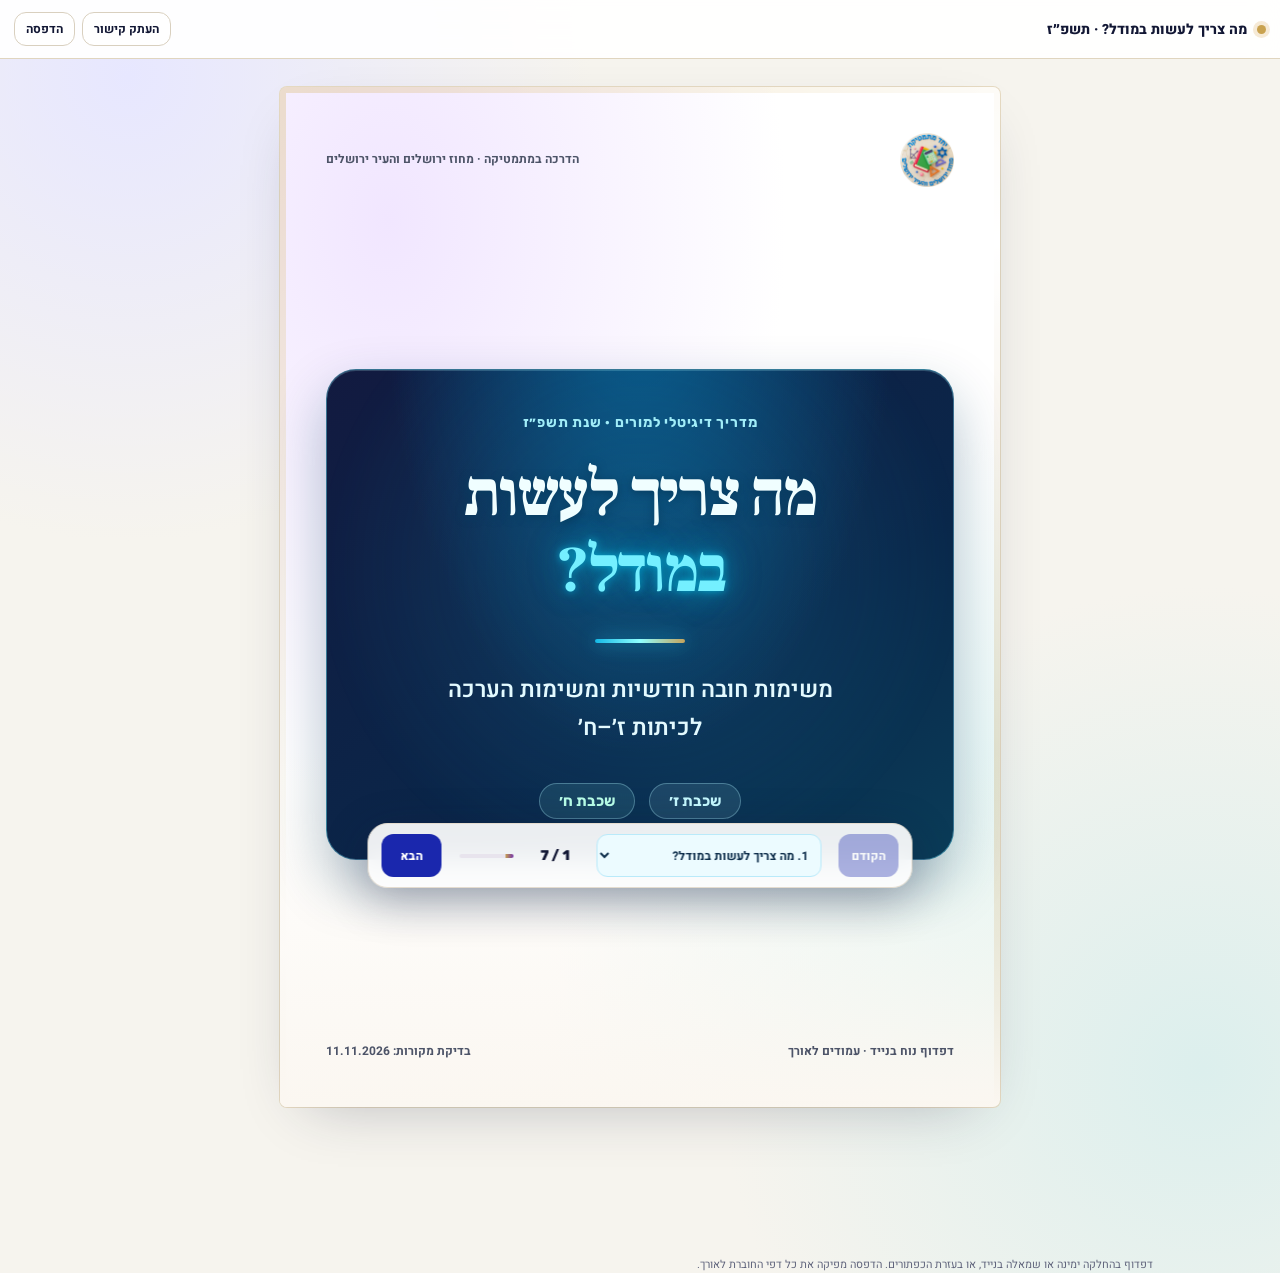
==== commit 37a81578: "fix(moodle-book): preserve spaces in generated chapter navigation labels" ====
--- a/moodle-book/index.html
+++ b/moodle-book/index.html
@@ -182,7 +182,7 @@
 // כותרות פרקי החוברת נגזרות מהדפים עצמם: אין רשימה כפולה או מקור תוכן שני.
 pages.forEach((page,i)=>{
  const heading=page.querySelector("h1,h2");
- const label=(heading?.textContent||"עמוד").replace(/\s+/g," ").trim();
+ const label=(heading?.innerHTML||"עמוד").replace(/<br\s*\/?\s*>/gi," ").replace(/<[^>]+>/g," ").replace(/\s+/g," ").trim();
  const option=document.createElement("option");
  option.value=String(i);
  option.textContent=(i+1)+". "+label;
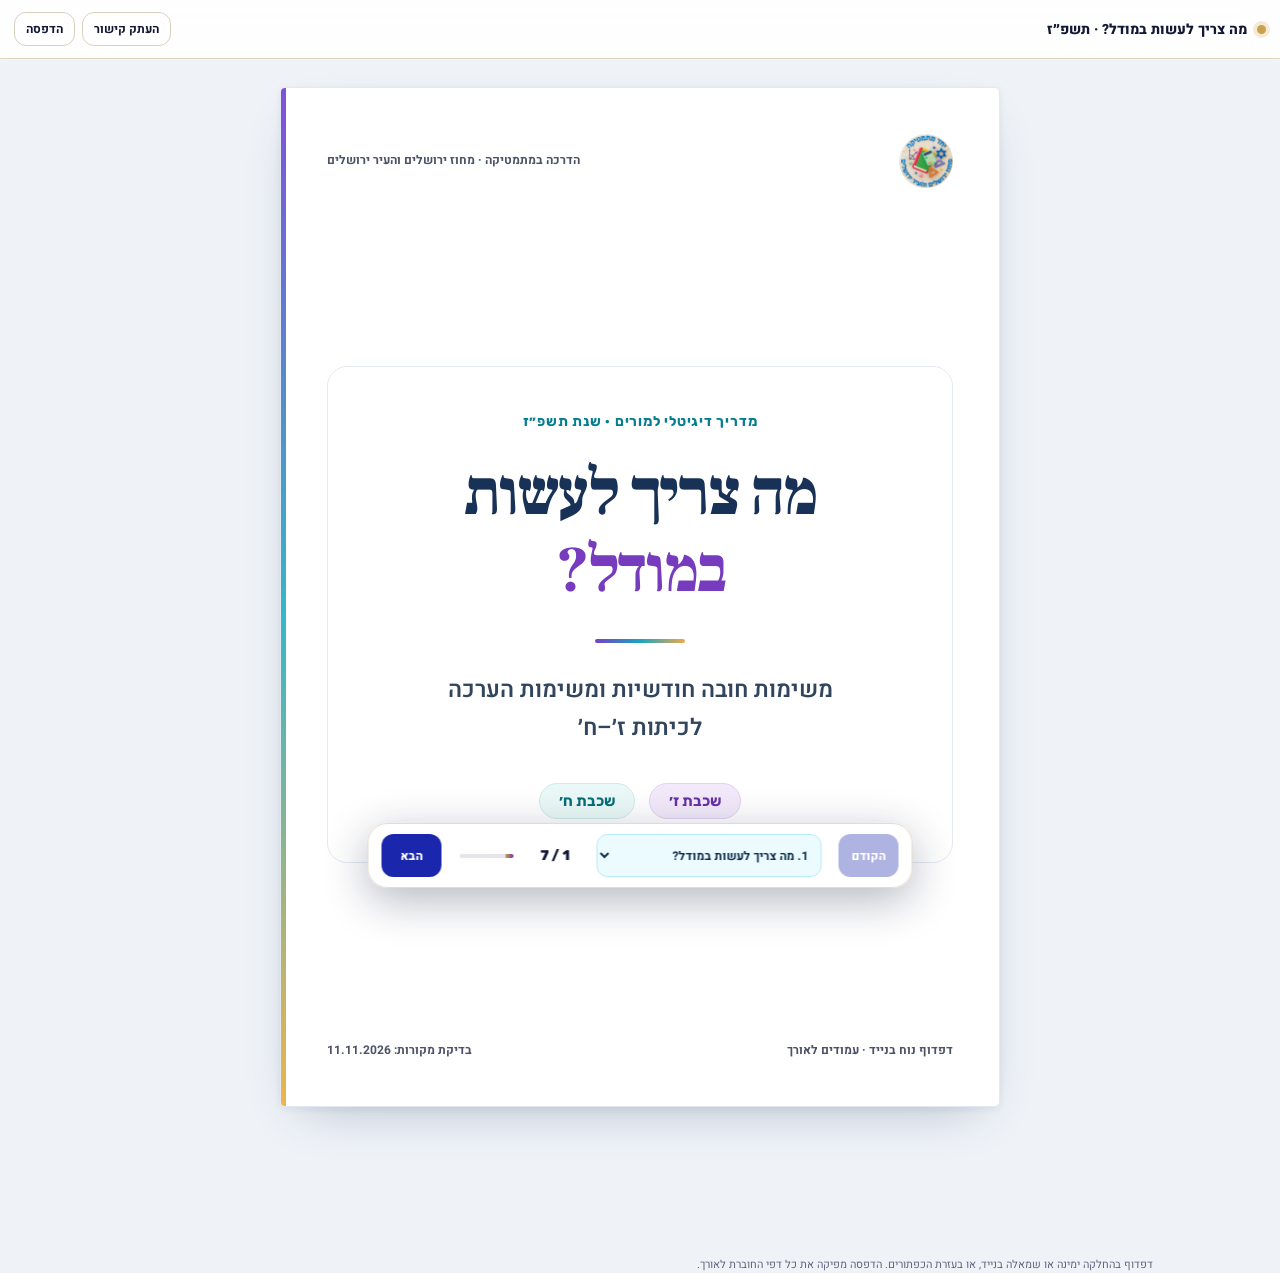
==== commit 50af547c: "style(moodle-book): white A4 journal pages with colorful typography and page-turn transitions" ====
--- a/moodle-book/index.html
+++ b/moodle-book/index.html
@@ -133,6 +133,60 @@
  .chapter-picker{min-width:106px;max-width:180px}
 }
 
+
+/* עיצוב Journal A4: דף לבן ממש, טיפוגרפיה צבעונית, דפדוף רך. */
+body{background:#eff3f8}
+main{perspective:1600px}
+.paper{
+ background:#fff;border:1px solid #e3e9f2;border-radius:5px;
+ box-shadow:0 20px 50px -23px #263b6155,0 2px 9px #263b6114;
+ transform-style:preserve-3d;
+}
+.paper:before{
+ inset:0 auto 0 0;width:5px;border:0;border-image:none;opacity:1;
+ background:linear-gradient(180deg,#8150d7 0%,#36b7c7 52%,#efb34b 100%);
+}
+.paper:after{display:none}
+.cover{background:#fff}
+.cover-center{
+ background:#fff;border:1px solid #e5e9f3;border-radius:20px;
+ box-shadow:none;padding:46px 25px 43px;
+}
+.cover-center:before{display:none}
+.cover-center .overline{color:#067d91}
+.cover-center h1{color:#183156;text-shadow:none}
+.cover-center h1 em{color:#763cbd;text-shadow:none}
+.cover-center>p{color:#31465e}
+.cover-center .rule{background:linear-gradient(90deg,#7541c7,#19a4c2,#edaa48);box-shadow:none}
+.cover-center .cover-grades span{background:#f2eafa;color:#6731a7;border:1px solid #e3d1f2}
+.cover-center .cover-grades span+span{background:#eaf9f7;color:#076e78;border:1px solid #cfece9}
+.page-head h2{color:#6836ad}
+.paper.teal .page-head h2{color:#087b89}
+.paper.closing .page-head h2{color:#234d9a}
+.intro-card,.teal-card,.note-block,.assessment.first,.teal .assessment.first,.source-box{
+ background:#fff;
+}
+.intro-card{border-color:#e7d7f0}
+.teal-card{border-color:#d0eae9}
+.note-block{border:1px solid #f1e2bb;border-right:4px solid #db9d30}
+.source-box{border:1px solid #e3eaf3}
+.task-table tbody tr:nth-child(even){background:#f8fbff}
+.page-footnote{background:#fff;border-right-color:#d8a446}
+.page-tail{color:#64758c}
+.paper[data-turn="forward"]{animation:journalForward .34s cubic-bezier(.2,.75,.2,1) both}
+.paper[data-turn="backward"]{animation:journalBackward .34s cubic-bezier(.2,.75,.2,1) both}
+@keyframes journalForward{from{opacity:.75;transform:translateX(16px) rotateY(-5deg)}to{opacity:1;transform:translateX(0) rotateY(0)}}
+@keyframes journalBackward{from{opacity:.75;transform:translateX(-16px) rotateY(5deg)}to{opacity:1;transform:translateX(0) rotateY(0)}}
+@media(max-width:520px){
+ .paper{border-radius:3px}
+ .cover-center{border-radius:15px;padding:35px 15px}
+ .cover-center h1{font-size:clamp(32px,8.6vw,48px)}
+}
+@media print{
+ .paper:before{display:none!important}
+ .paper{border:none!important}
+}
+
 @media(prefers-reduced-motion:reduce){*,*:before,*:after{animation-duration:0s!important;transition-duration:0s!important}}
 @page{size:A4 portrait;margin:0}
 @media print{
@@ -189,8 +243,8 @@
  chapterPicker.appendChild(option);
 });
 let active=0;
-function setPage(index){if(!Number.isInteger(index))return;active=Math.max(0,Math.min(pages.length-1,index));
-pages.forEach((p,i)=>{p.hidden=i!==active;p.setAttribute("aria-hidden",i!==active?"true":"false")});
+function setPage(index){if(!Number.isInteger(index))return;const last=active;active=Math.max(0,Math.min(pages.length-1,index));
+pages.forEach((p,i)=>{p.hidden=i!==active;p.setAttribute("aria-hidden",i!==active?"true":"false");if(i===active)p.dataset.turn=active>=last?"forward":"backward";});
 previous.disabled=active===0;next.disabled=active===pages.length-1;
 count.textContent=(active+1)+" / "+pages.length;chapterPicker.value=String(active);progress.style.width=((active+1)/pages.length*100)+"%";
 history.replaceState(null,"","#page-"+(active+1));window.scrollTo({top:0,behavior:"instant"});}
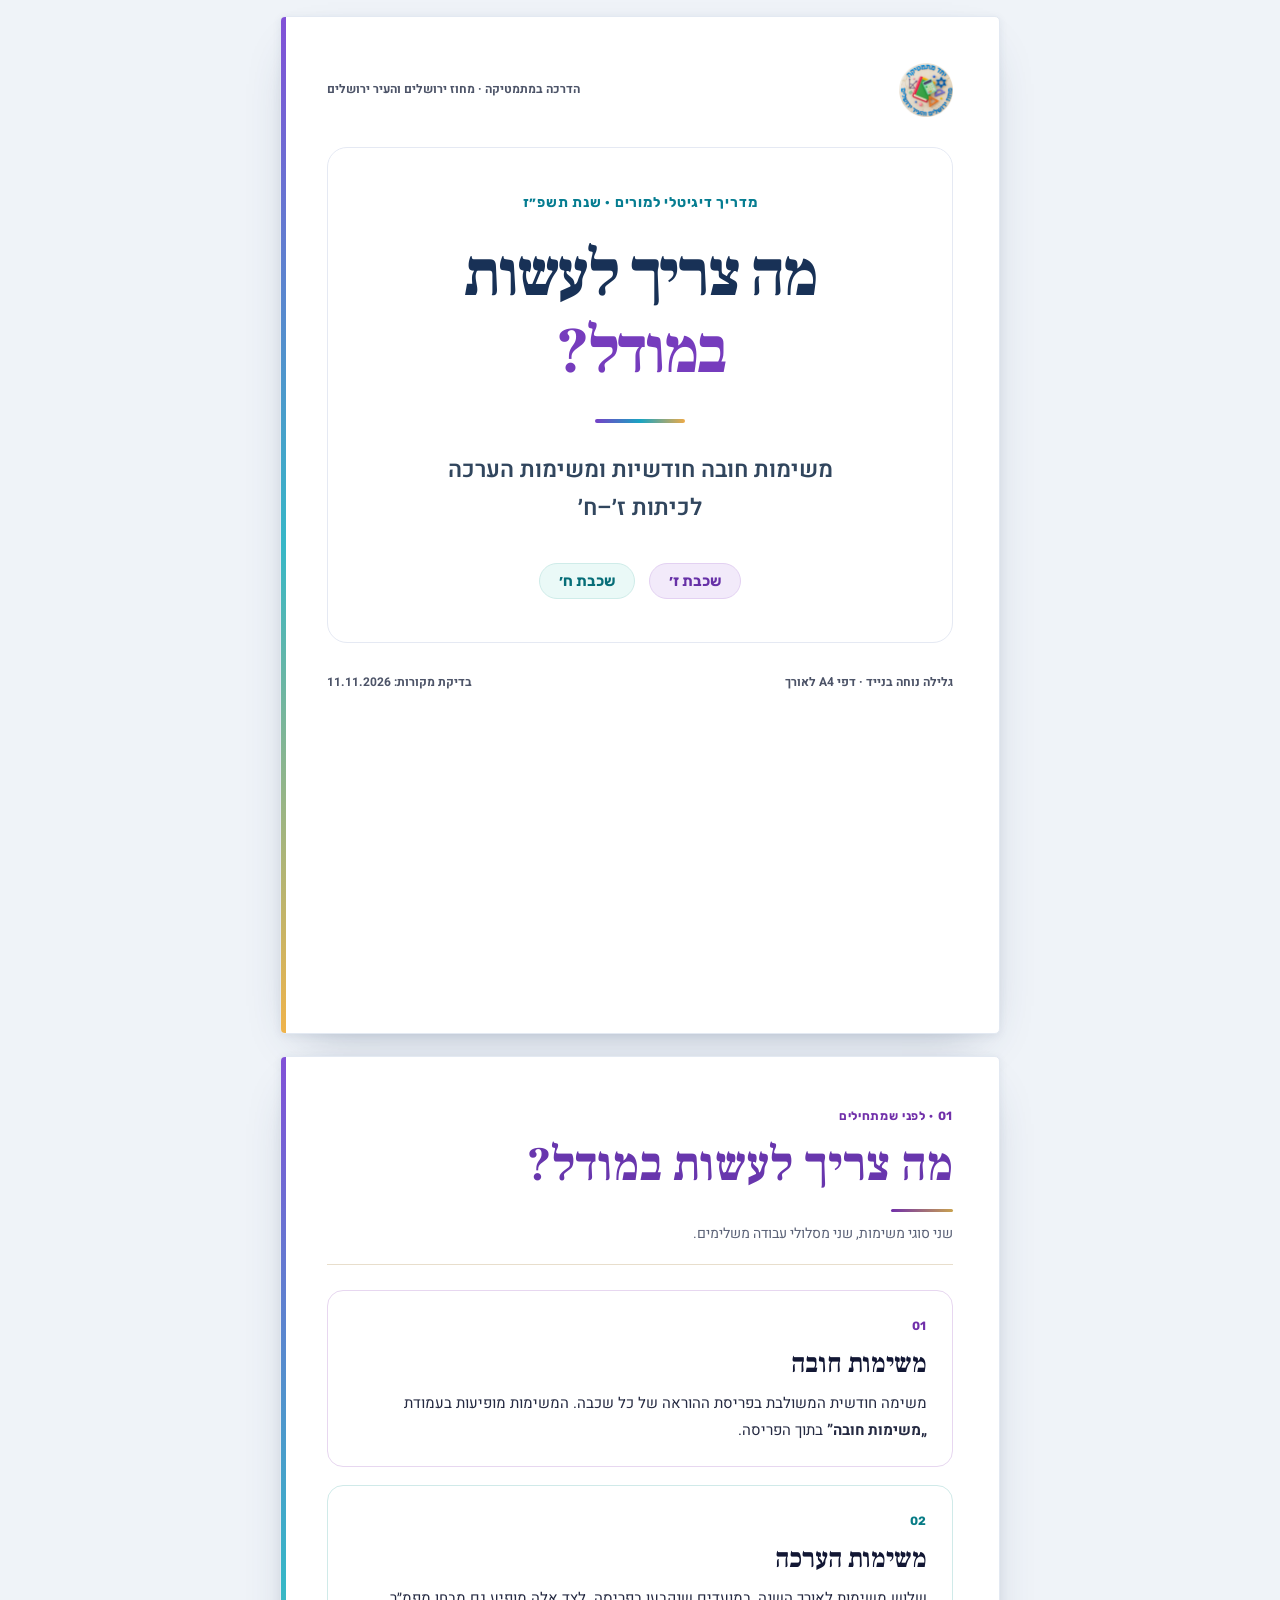
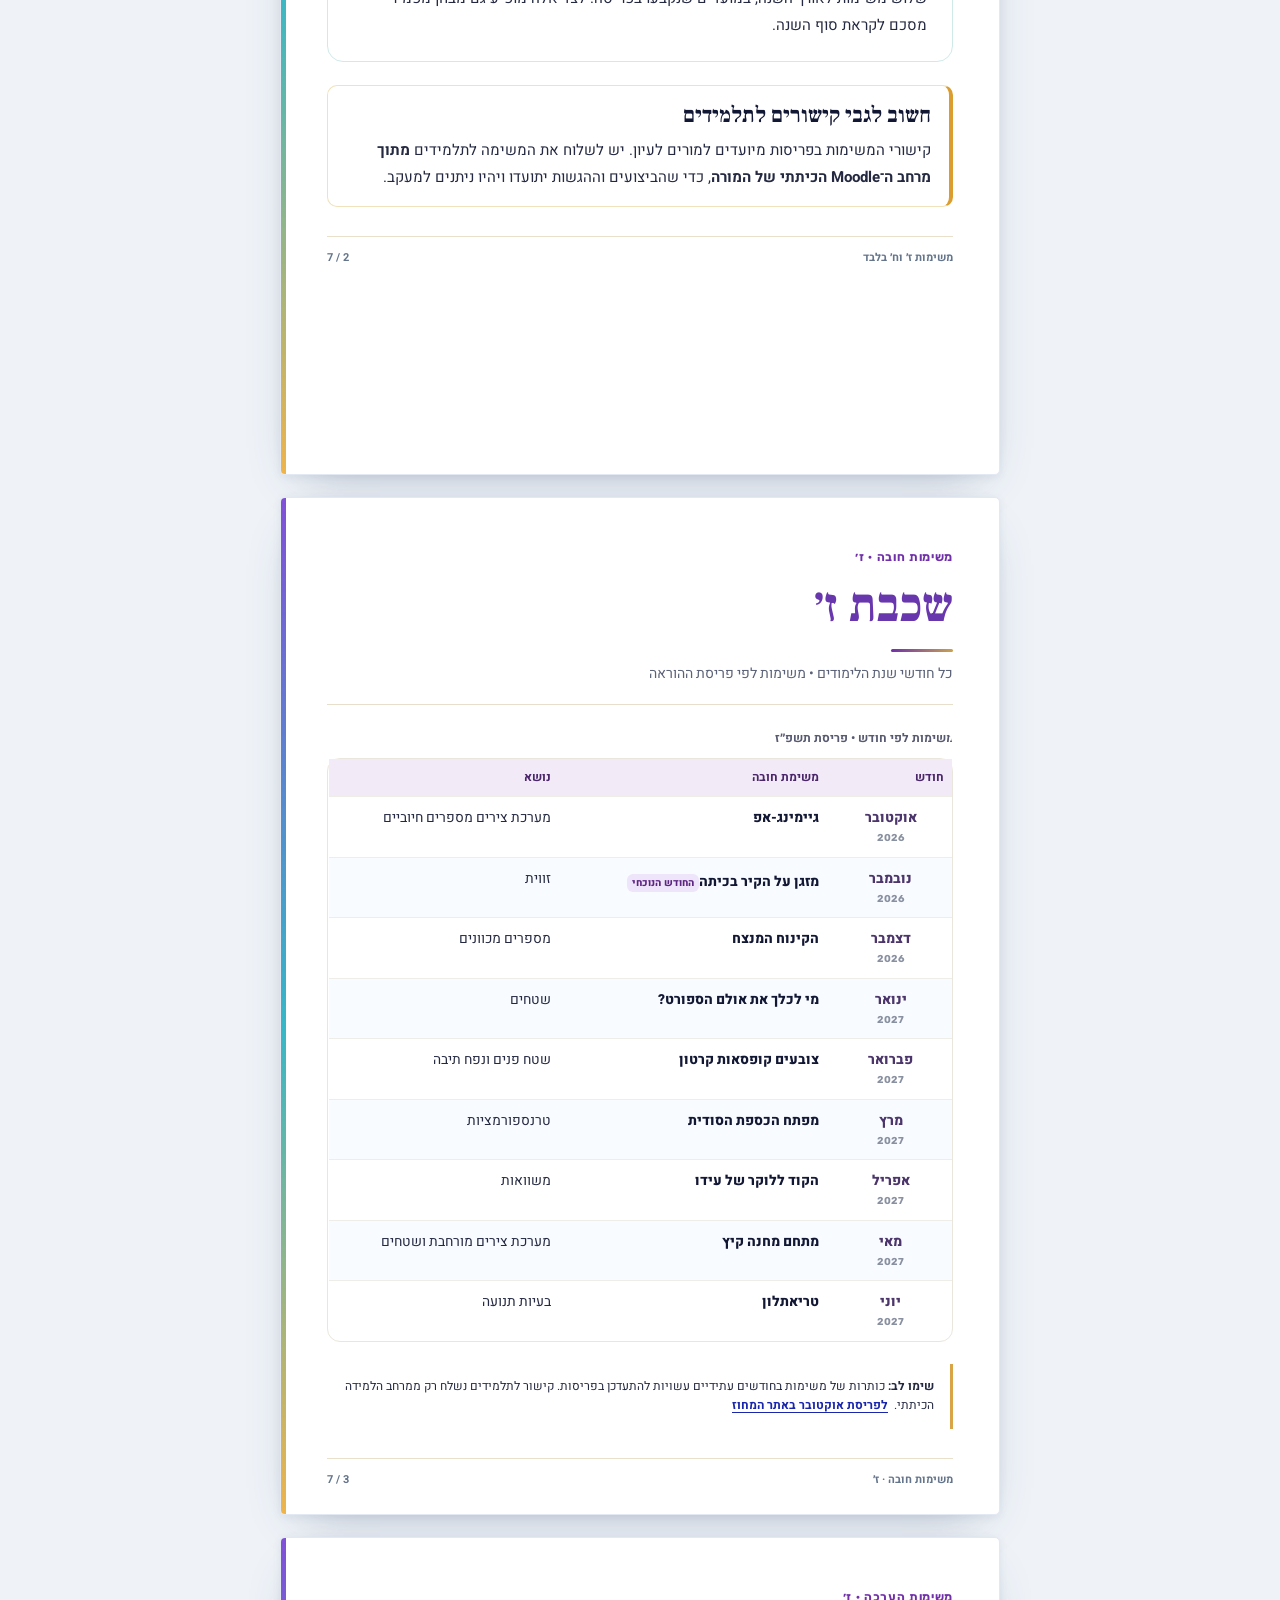
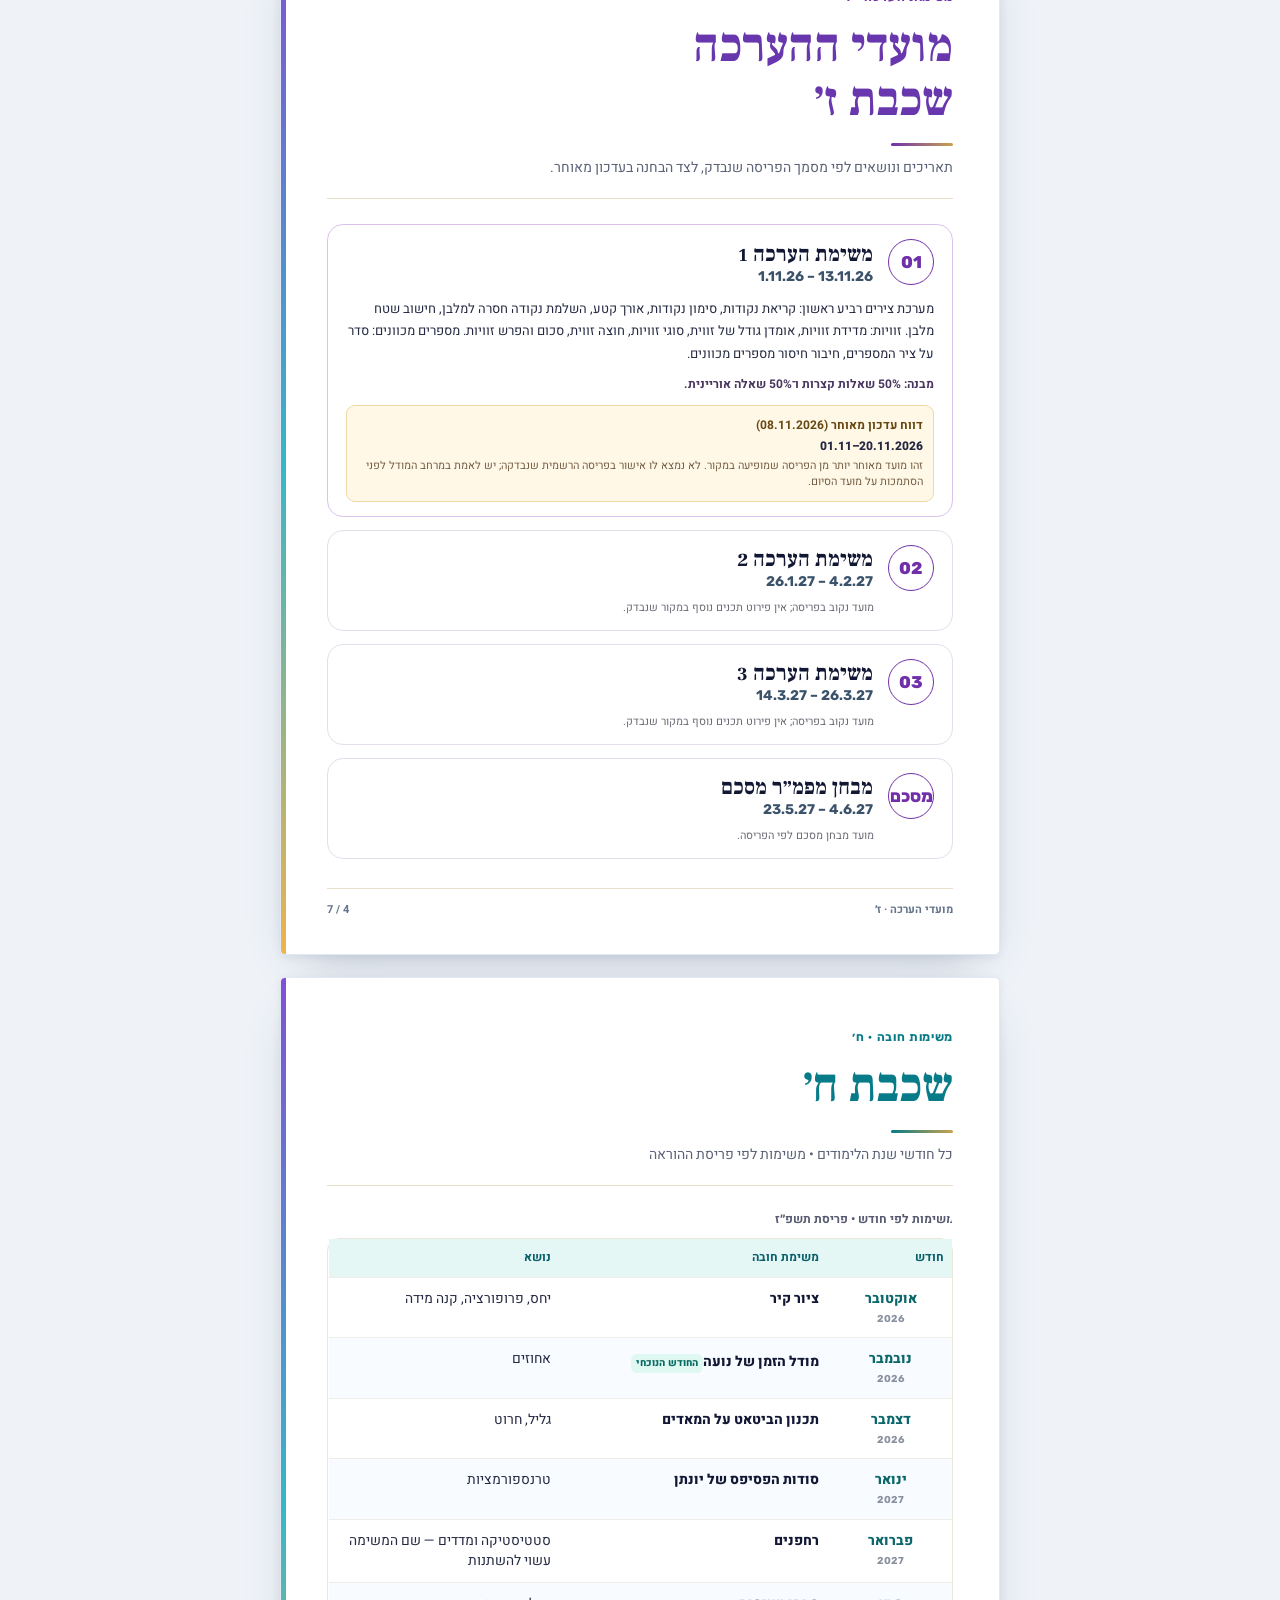
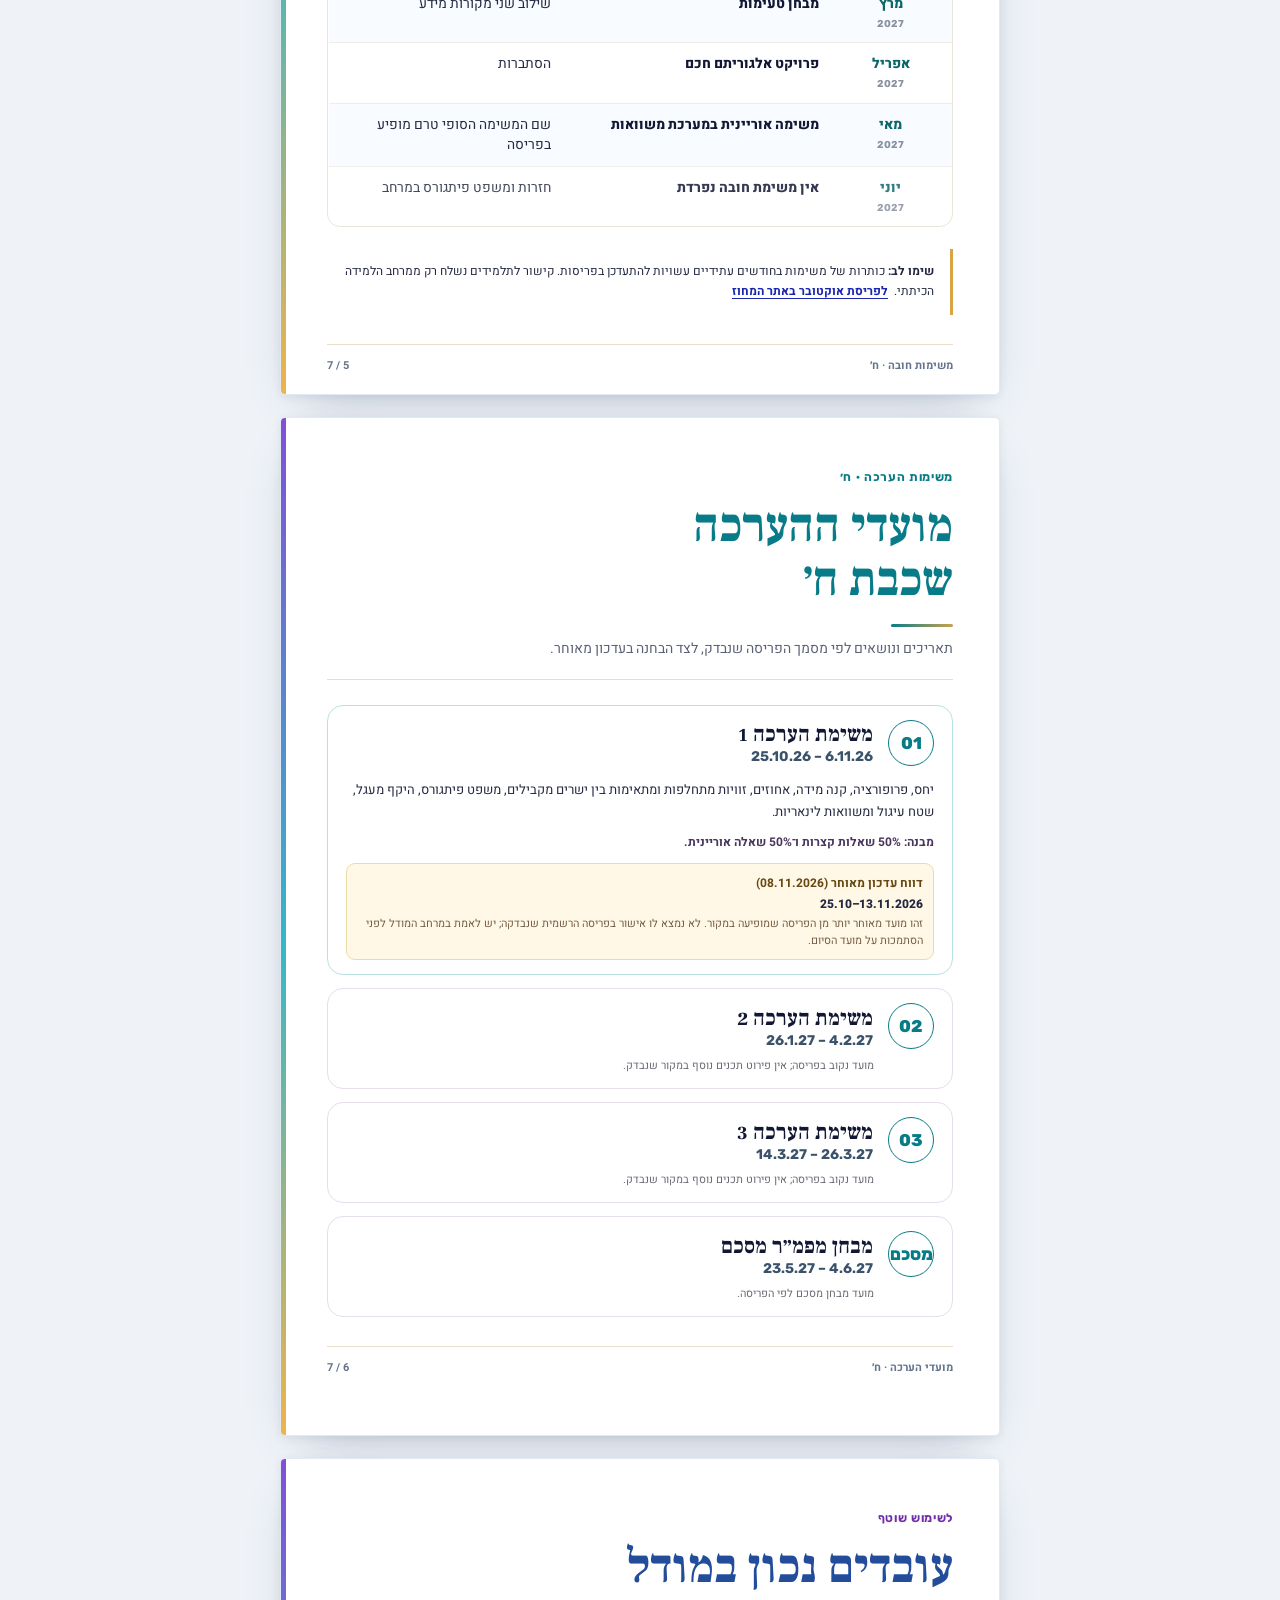
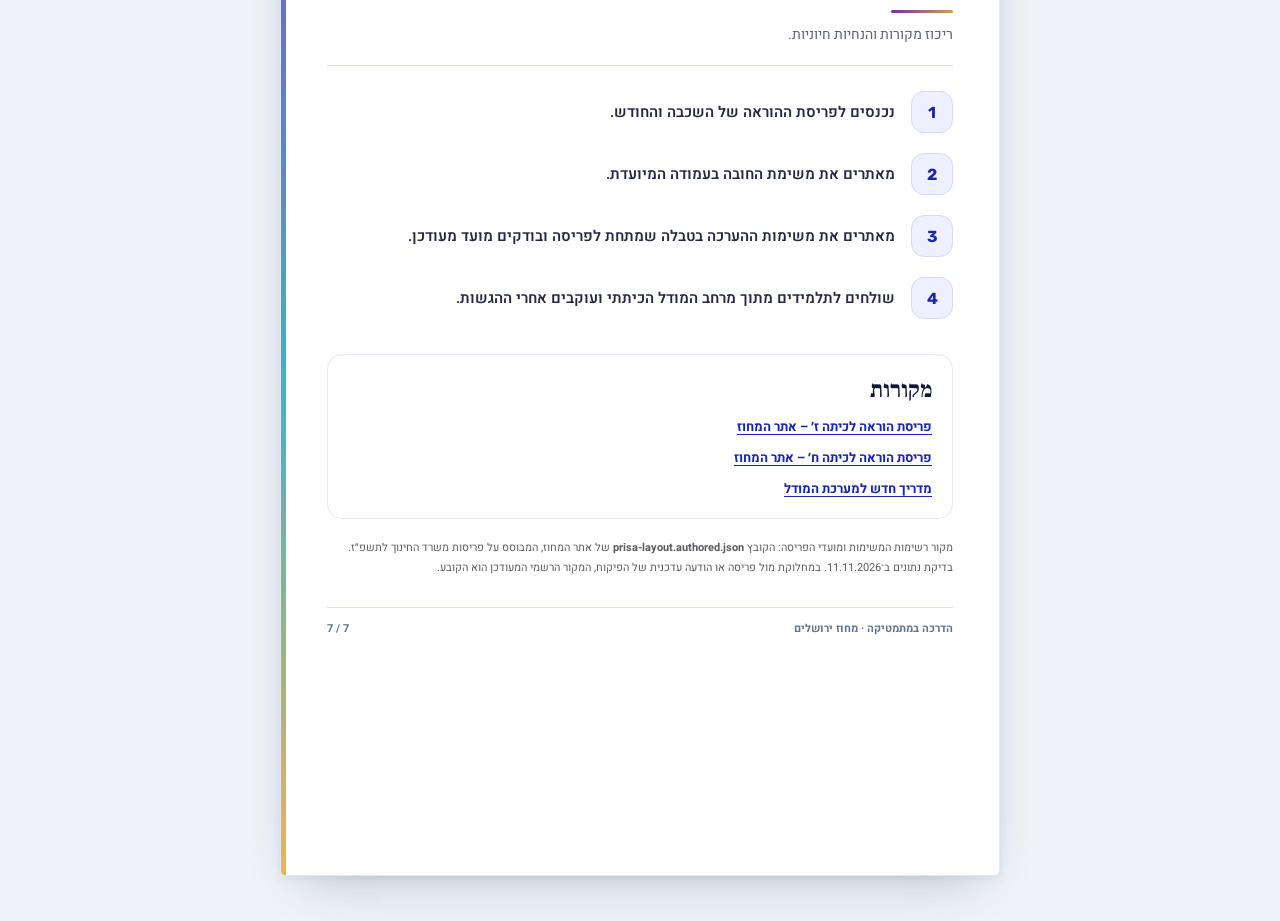
==== commit 7b39da95: "feat(moodle-book): continuous vertical A4 journal scroll without navigation buttons" ====
--- a/moodle-book/index.html
+++ b/moodle-book/index.html
@@ -1,7 +1,7 @@
 <!doctype html>
 <html lang="he" dir="rtl"><head>
 <meta charset="utf-8"><meta name="viewport" content="width=device-width, initial-scale=1, viewport-fit=cover">
-<meta name="theme-color" content="#f6f4ee"><meta name="description" content="מה צריך לעשות במודל? חוברת דיגיטלית מדפדפת בגודל A4 עם משימות החובה וההערכה לכיתות ז׳–ח׳, תשפ״ז.">
+<meta name="theme-color" content="#f6f4ee"><meta name="description" content="מה צריך לעשות במודל? חוברת דיגיטלית של דפי A4 לבנים בגלילה אנכית רציפה, עם משימות החובה וההערכה לכיתות ז׳–ח׳, תשפ״ז.">
 <title>מה צריך לעשות במודל? | חוברת דיגיטלית · תשפ״ז</title>
 <link rel="preconnect" href="https://fonts.googleapis.com"><link rel="preconnect" href="https://fonts.gstatic.com" crossorigin>
 <link href="https://fonts.googleapis.com/css2?family=Frank+Ruhl+Libre:wght@700;800;900&family=Heebo:wght@400;500;600;700;800&family=Rubik:wght@500;600;700;800&display=swap" rel="stylesheet">
@@ -187,6 +187,40 @@
  .paper{border:none!important}
 }
 
+
+/* חוברת פתוחה: גלילה אנכית בלבד, כל הדפים נראים ברצף. */
+html{min-width:0;scroll-behavior:auto}
+body{width:100%;max-width:100%;overflow-x:clip}
+main{
+ display:flex;flex-direction:column;align-items:center;justify-content:flex-start;
+ gap:22px;width:100%;max-width:100%;min-height:100dvh;
+ padding:16px 10px 45px;margin:0 auto;
+}
+.paper{
+ display:block;width:min(100%,720px);max-width:100%;min-width:0;
+ min-height:0;height:auto;aspect-ratio:210/297;
+ overflow-wrap:anywhere;overflow:hidden;animation:none;
+}
+.cover{min-height:0}
+.task-table{max-width:100%}
+.task-table th,.task-table td{min-width:0;overflow-wrap:anywhere;word-break:normal}
+@media(max-width:520px){
+ main{gap:16px;padding:9px 7px 28px}
+ .paper{width:100%;min-height:0;padding:22px 14px}
+ .cover{min-height:0}
+ .cover-center{width:100%;padding:29px 11px;margin:20px auto}
+ .cover-top,.cover-foot{flex-wrap:wrap;gap:6px}
+ .page-head h2{overflow-wrap:anywhere}
+ .task-table{font-size:11.5px}
+ .task-table thead th{font-size:10.5px}
+ .task-table tbody th,.task-table tbody td{padding:8px 5px}
+ .assessment-detail,.intro-card p,.note-block p{overflow-wrap:anywhere}
+}
+@media print{
+ main{display:block!important;padding:0!important}
+ .paper{overflow:hidden!important;aspect-ratio:auto!important}
+}
+
 @media(prefers-reduced-motion:reduce){*,*:before,*:after{animation-duration:0s!important;transition-duration:0s!important}}
 @page{size:A4 portrait;margin:0}
 @media print{
@@ -199,12 +233,12 @@
  .task-table{font-size:12px}.task-table tbody th,.task-table tbody td{padding:9px 7px}
  .cover{justify-content:space-between}
 }</style></head>
-<body><header class="topbar"><div class="brand"><i aria-hidden="true"></i><span>מה צריך לעשות במודל? · תשפ״ז</span></div><div class="topbar-controls"><button type="button" class="utility" id="copy">העתק קישור</button><button type="button" class="utility" id="print">הדפסה</button></div></header>
-<main id="book" aria-label="חוברת דיגיטלית לדפדוף">
+<body>
+<main id="book" aria-label="חוברת דיגיטלית של שבעה דפי A4 בגלילה רציפה">
 <section class="paper cover" aria-label="שער החוברת">
  <div class="cover-top"><img class="logo" src="../assets/logo.png" alt="לוגו הדרכה במתמטיקה" onerror="this.style.display='none'"><span>הדרכה במתמטיקה · מחוז ירושלים והעיר ירושלים</span></div>
  <div class="cover-center"><div class="overline">מדריך דיגיטלי למורים · שנת תשפ״ז</div><h1><span>מה צריך לעשות</span><em>במודל?</em><span class="rule"></span></h1><p>משימות חובה חודשיות ומשימות הערכה<br>לכיתות ז׳–ח׳</p><div class="cover-grades"><span>שכבת ז׳</span><span>שכבת ח׳</span></div></div>
- <div class="cover-foot"><span>דפדוף נוח בנייד · עמודים לאורך</span><span>בדיקת מקורות: 11.11.2026</span></div>
+ <div class="cover-foot"><span>גלילה נוחה בנייד · דפי A4 לאורך</span><span>בדיקת מקורות: 11.11.2026</span></div>
  </section>
 <section class="paper inside intro"><header class="page-head"><span class="eyebrow">01 · לפני שמתחילים</span><h2>מה צריך לעשות במודל?</h2><p>שני סוגי משימות, שני מסלולי עבודה משלימים.</p></header>
  <div class="intro-card violet-card"><span class="eyebrow">01</span><h3>משימות חובה</h3><p>משימה חודשית המשולבת בפריסת ההוראה של כל שכבה. המשימות מופיעות בעמודת <strong>„משימות חובה”</strong> בתוך הפריסה.</p></div>
@@ -225,35 +259,4 @@
 <p class="source-disclaimer">מקור רשימות המשימות ומועדי הפריסה: הקובץ <b>prisa-layout.authored.json</b> של אתר המחוז, המבוסס על פריסות משרד החינוך לתשפ״ז. בדיקת נתונים ב־11.11.2026. במחלוקת מול פריסה או הודעה עדכנית של הפיקוח, המקור הרשמי המעודכן הוא הקובע.</p>
 <div class="page-tail"><span>הדרכה במתמטיקה · מחוז ירושלים</span><span>7 / 7</span></div></section>
 </main>
-<p class="access-hint">דפדוף בהחלקה ימינה או שמאלה בנייד, או בעזרת הכפתורים. הדפסה מפיקה את כל דפי החוברת לאורך.</p>
-<nav class="nav" aria-label="דפדוף בחוברת"><button type="button" id="prev" aria-label="עמוד קודם">הקודם</button><select id="jump" class="chapter-picker" aria-label="בחירת עמוד לפי כותרת"></select><span class="page-count" aria-live="polite" id="counter">1 / 7</span><span class="bar" aria-hidden="true"><i id="progress" style="width:14%"></i></span><button type="button" id="next" aria-label="עמוד הבא">הבא</button></nav>
-<script>
-(()=>{"use strict";
-const pages=Array.from(document.querySelectorAll(".paper"));
-const previous=document.getElementById("prev"),next=document.getElementById("next");
-const count=document.getElementById("counter"),progress=document.getElementById("progress");
-const chapterPicker=document.getElementById("jump");
-// כותרות פרקי החוברת נגזרות מהדפים עצמם: אין רשימה כפולה או מקור תוכן שני.
-pages.forEach((page,i)=>{
- const heading=page.querySelector("h1,h2");
- const label=(heading?.innerHTML||"עמוד").replace(/<br\s*\/?\s*>/gi," ").replace(/<[^>]+>/g," ").replace(/\s+/g," ").trim();
- const option=document.createElement("option");
- option.value=String(i);
- option.textContent=(i+1)+". "+label;
- chapterPicker.appendChild(option);
-});
-let active=0;
-function setPage(index){if(!Number.isInteger(index))return;const last=active;active=Math.max(0,Math.min(pages.length-1,index));
-pages.forEach((p,i)=>{p.hidden=i!==active;p.setAttribute("aria-hidden",i!==active?"true":"false");if(i===active)p.dataset.turn=active>=last?"forward":"backward";});
-previous.disabled=active===0;next.disabled=active===pages.length-1;
-count.textContent=(active+1)+" / "+pages.length;chapterPicker.value=String(active);progress.style.width=((active+1)/pages.length*100)+"%";
-history.replaceState(null,"","#page-"+(active+1));window.scrollTo({top:0,behavior:"instant"});}
-const match=location.hash.match(/^#page-(\d+)$/);setPage(match?Number(match[1])-1:0);
-previous.addEventListener("click",()=>setPage(active-1));next.addEventListener("click",()=>setPage(active+1));chapterPicker.addEventListener("change",()=>setPage(Number(chapterPicker.value)));
-document.addEventListener("keydown",e=>{if(["INPUT","TEXTAREA","SELECT"].includes(document.activeElement?.tagName))return;if(e.key==="ArrowLeft"){e.preventDefault();setPage(active+1)}else if(e.key==="ArrowRight"){e.preventDefault();setPage(active-1)}});
-let startX=0,startY=0;document.getElementById("book").addEventListener("touchstart",e=>{if(e.touches.length!==1)return;startX=e.touches[0].clientX;startY=e.touches[0].clientY},{passive:true});
-document.getElementById("book").addEventListener("touchend",e=>{if(!e.changedTouches.length)return;const dx=e.changedTouches[0].clientX-startX,dy=e.changedTouches[0].clientY-startY;if(Math.abs(dx)>65&&Math.abs(dx)>Math.abs(dy)*1.3)setPage(active+(dx<0?1:-1))},{passive:true});
-document.getElementById("print").addEventListener("click",()=>window.print());
-document.getElementById("copy").addEventListener("click",async()=>{const url=location.origin+location.pathname;try{await navigator.clipboard.writeText(url);const el=document.getElementById("copy");el.textContent="הקישור הועתק";setTimeout(()=>el.textContent="העתק קישור",1800)}catch{window.prompt("העתקת קישור",url)}});
-})();
-</script></body></html>+</body></html>
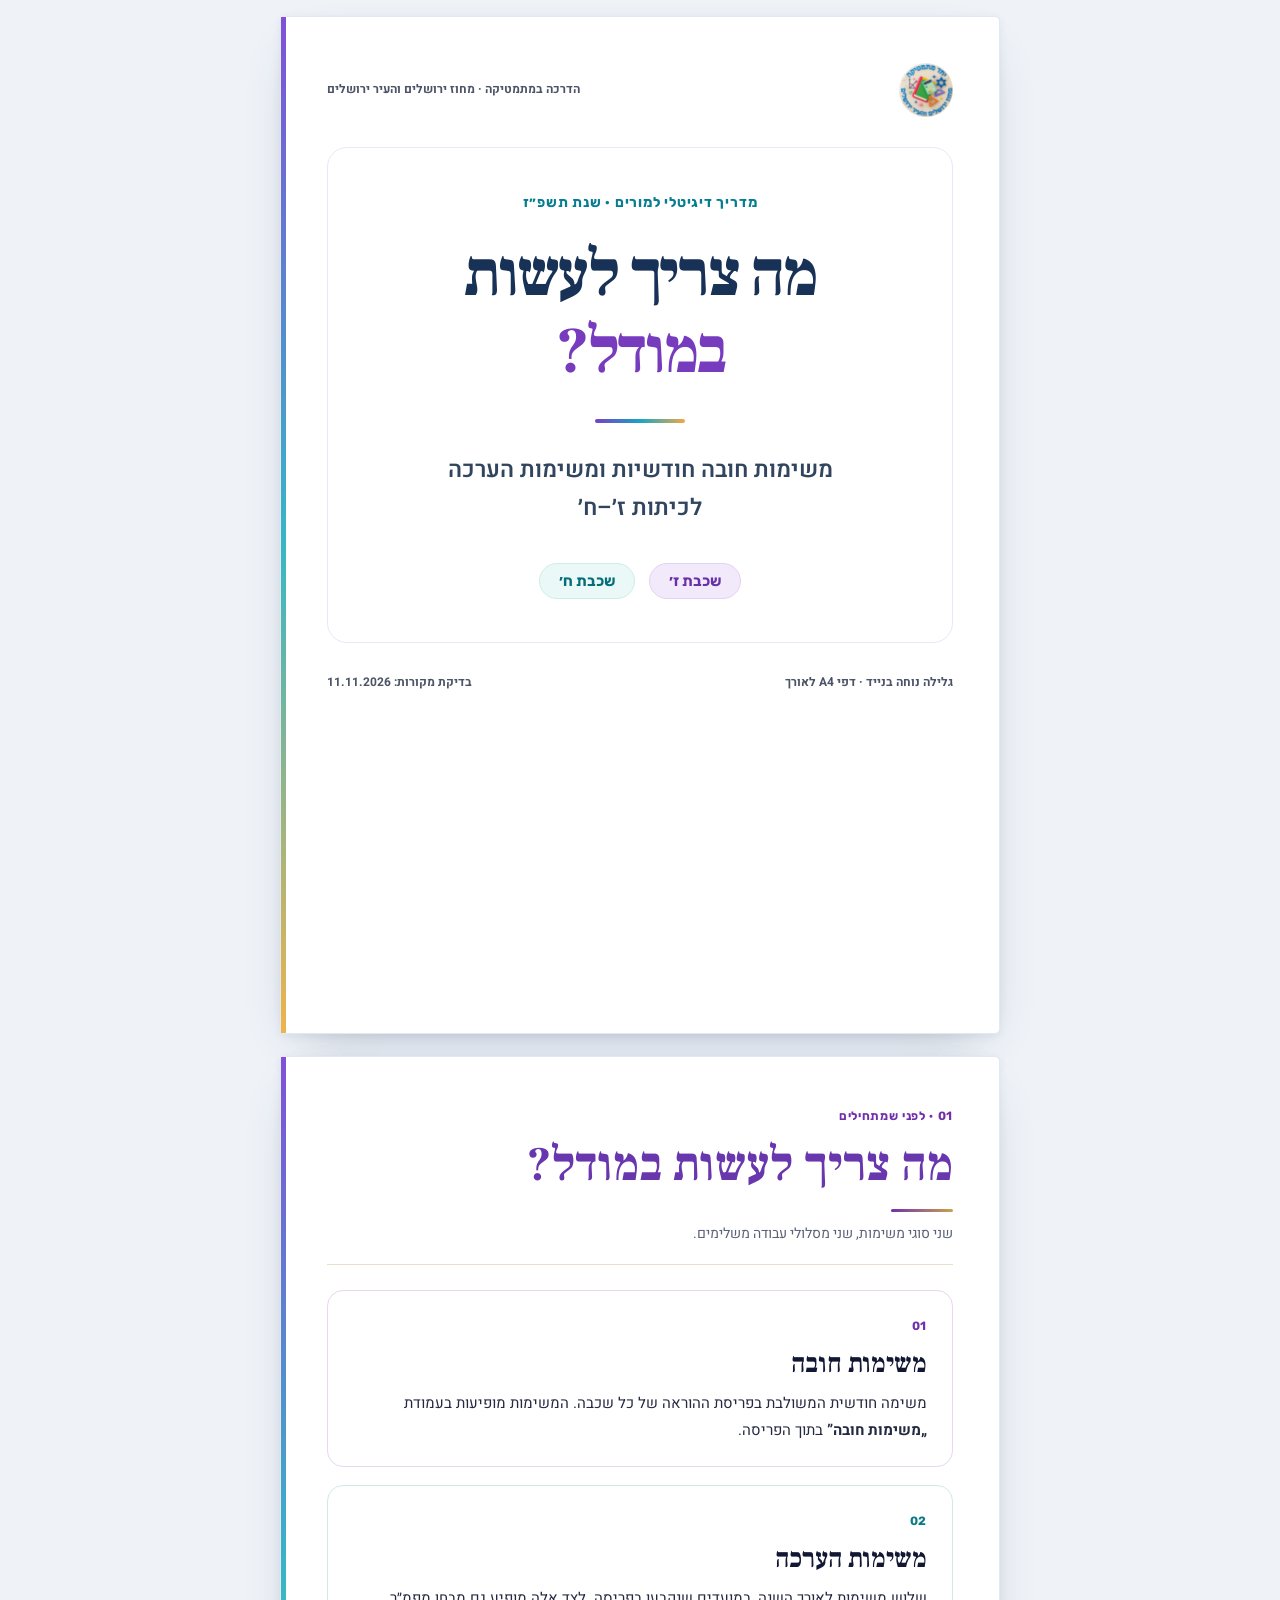
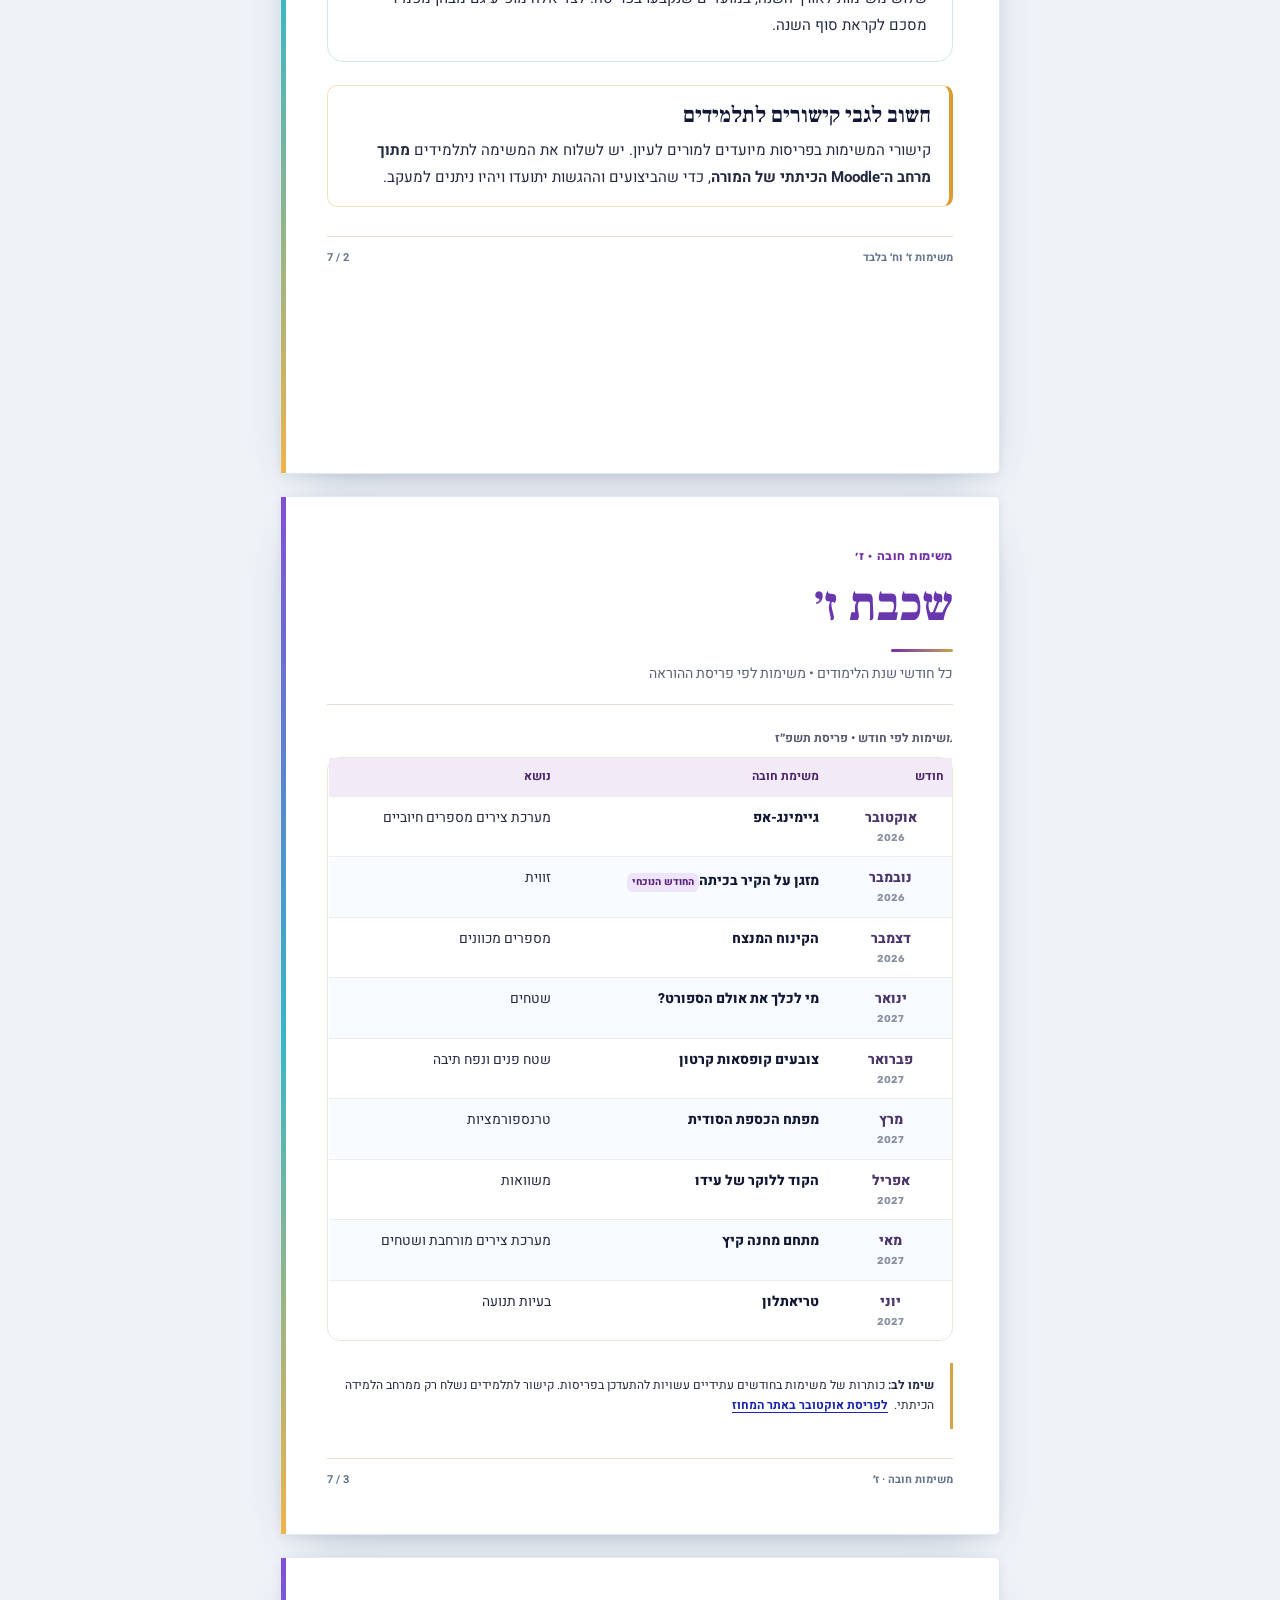
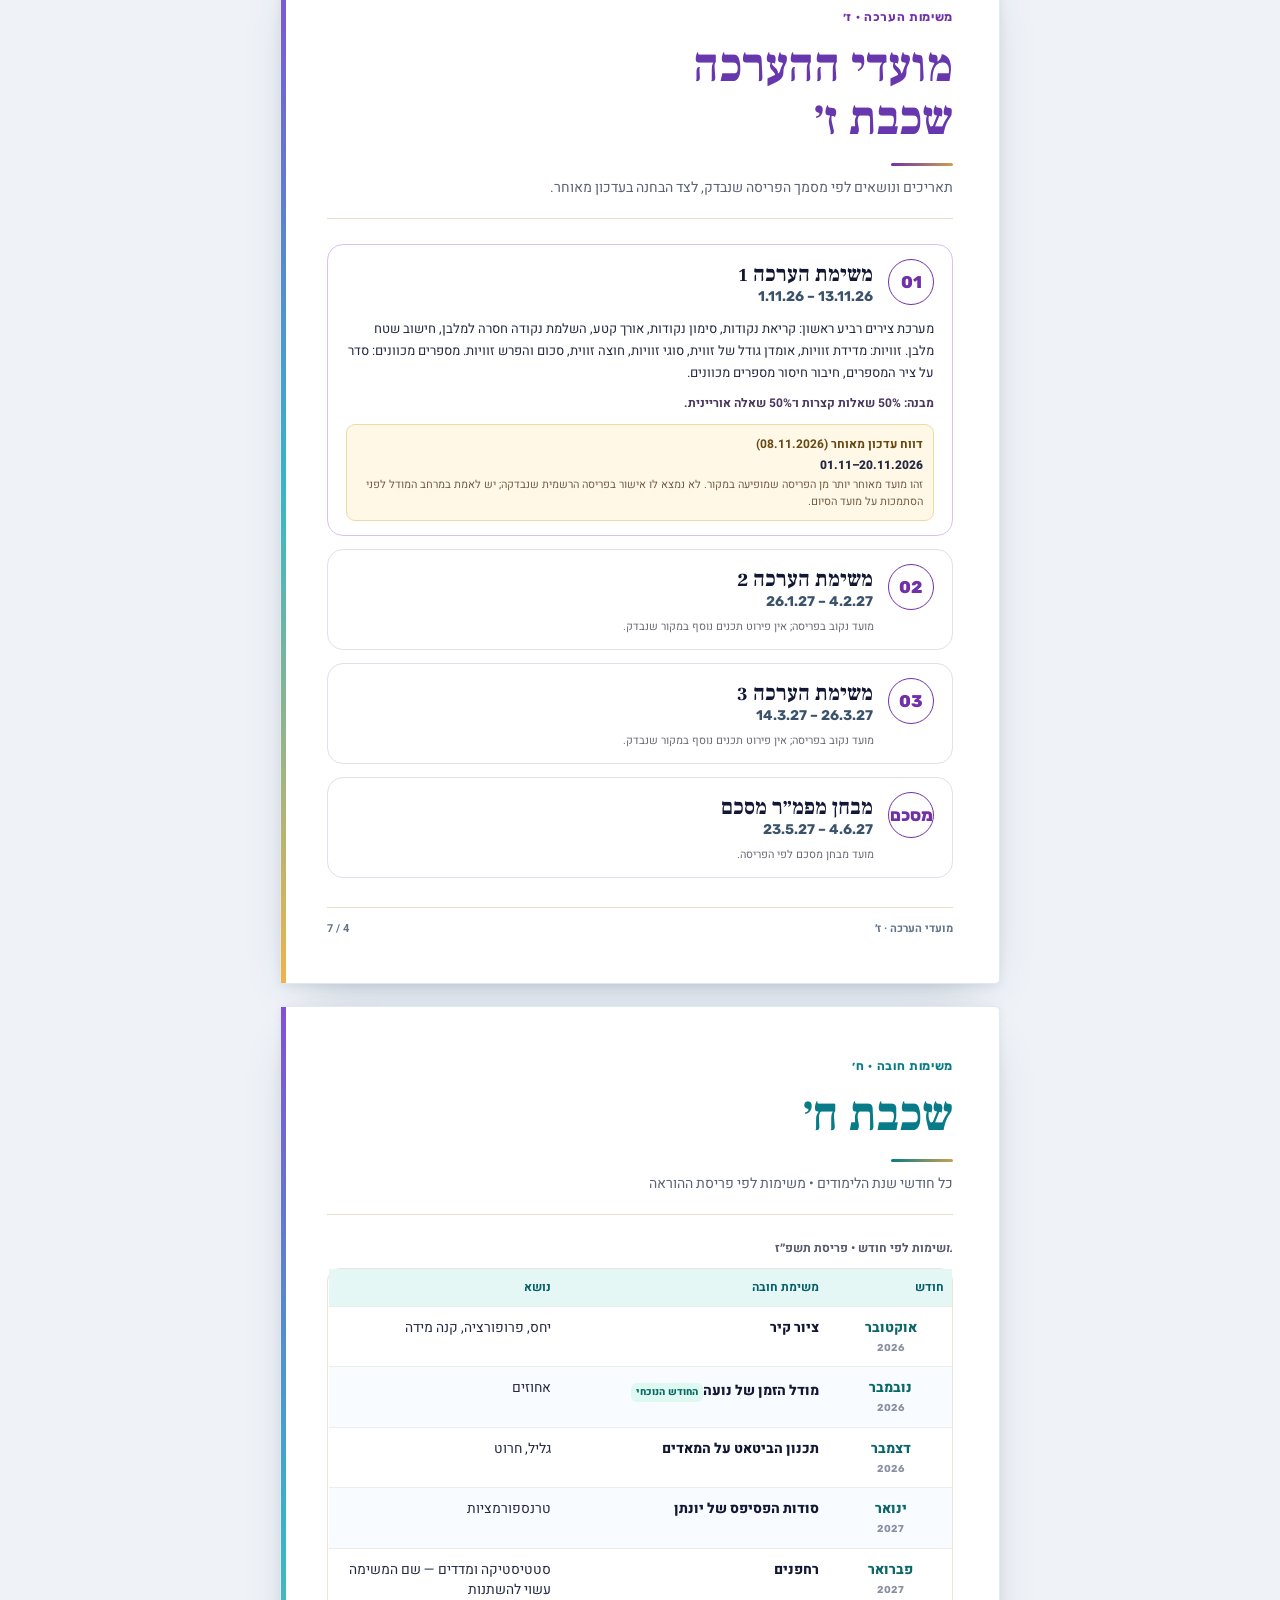
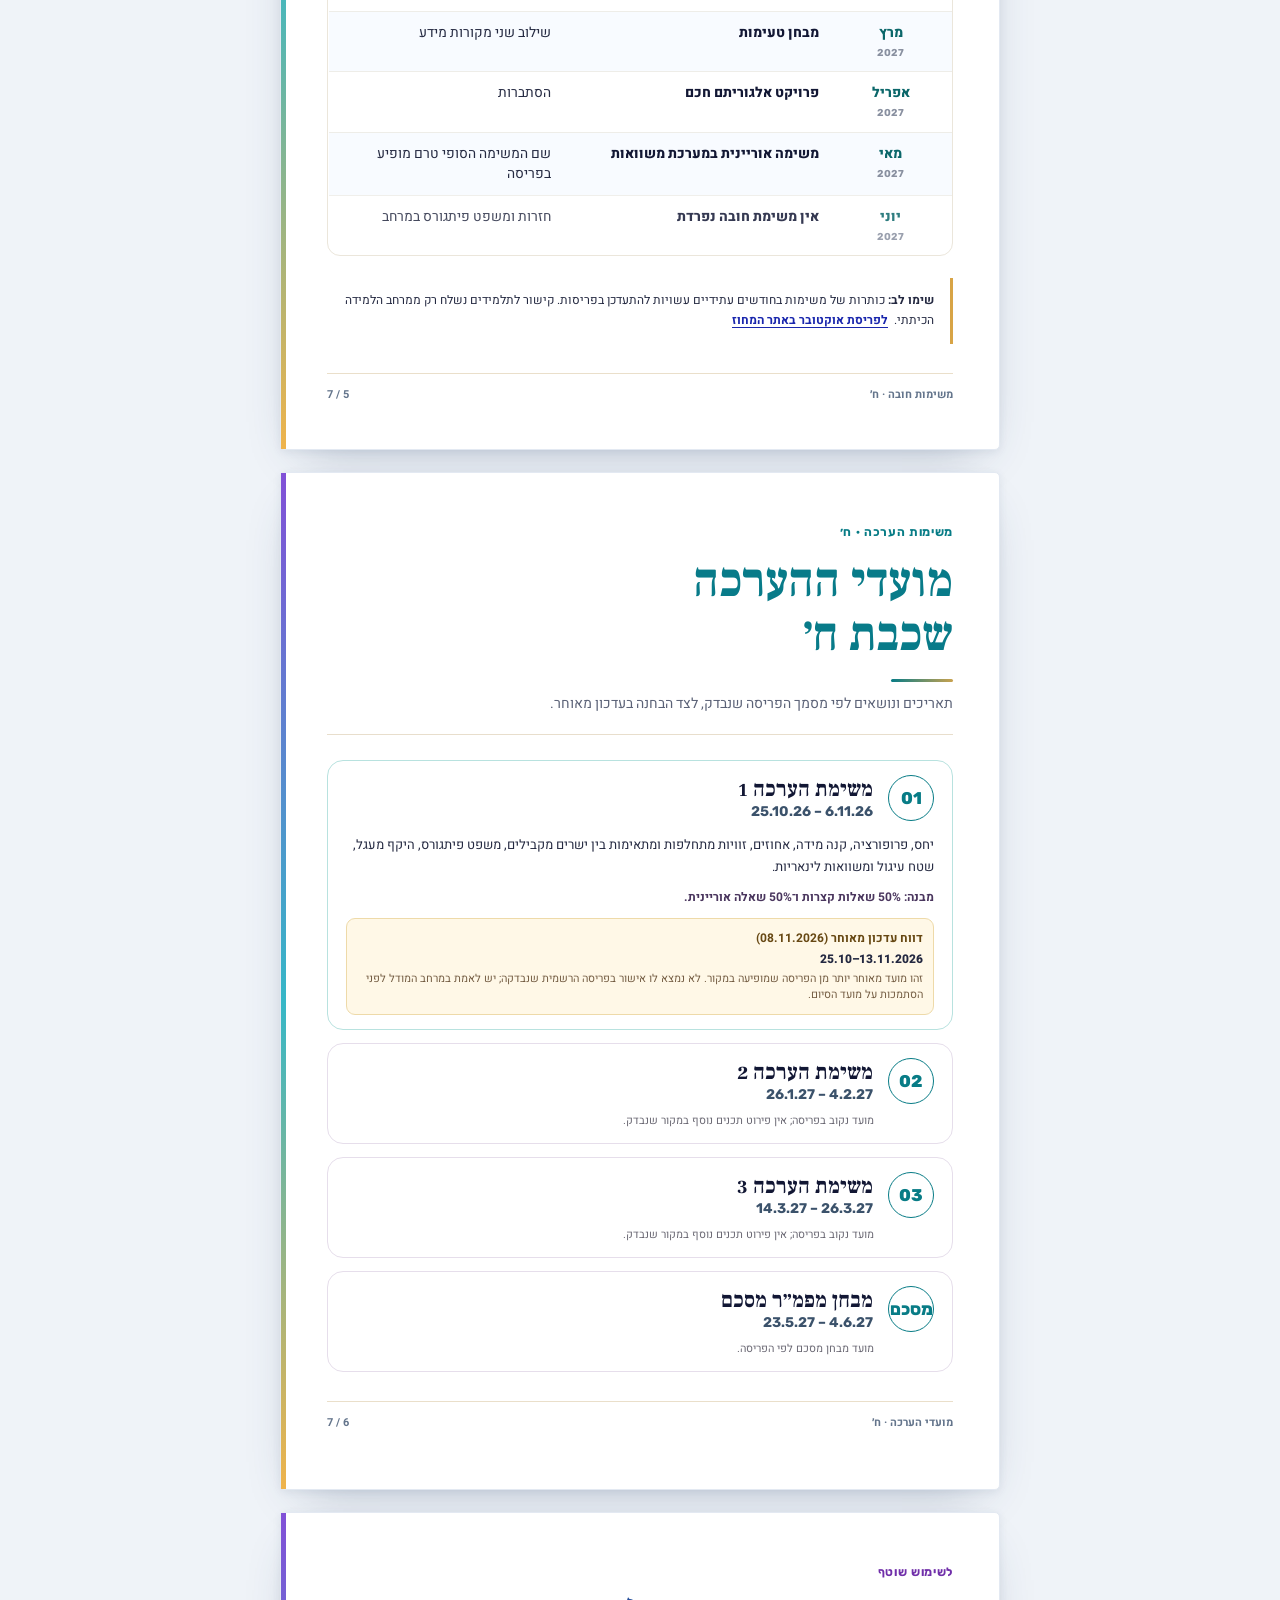
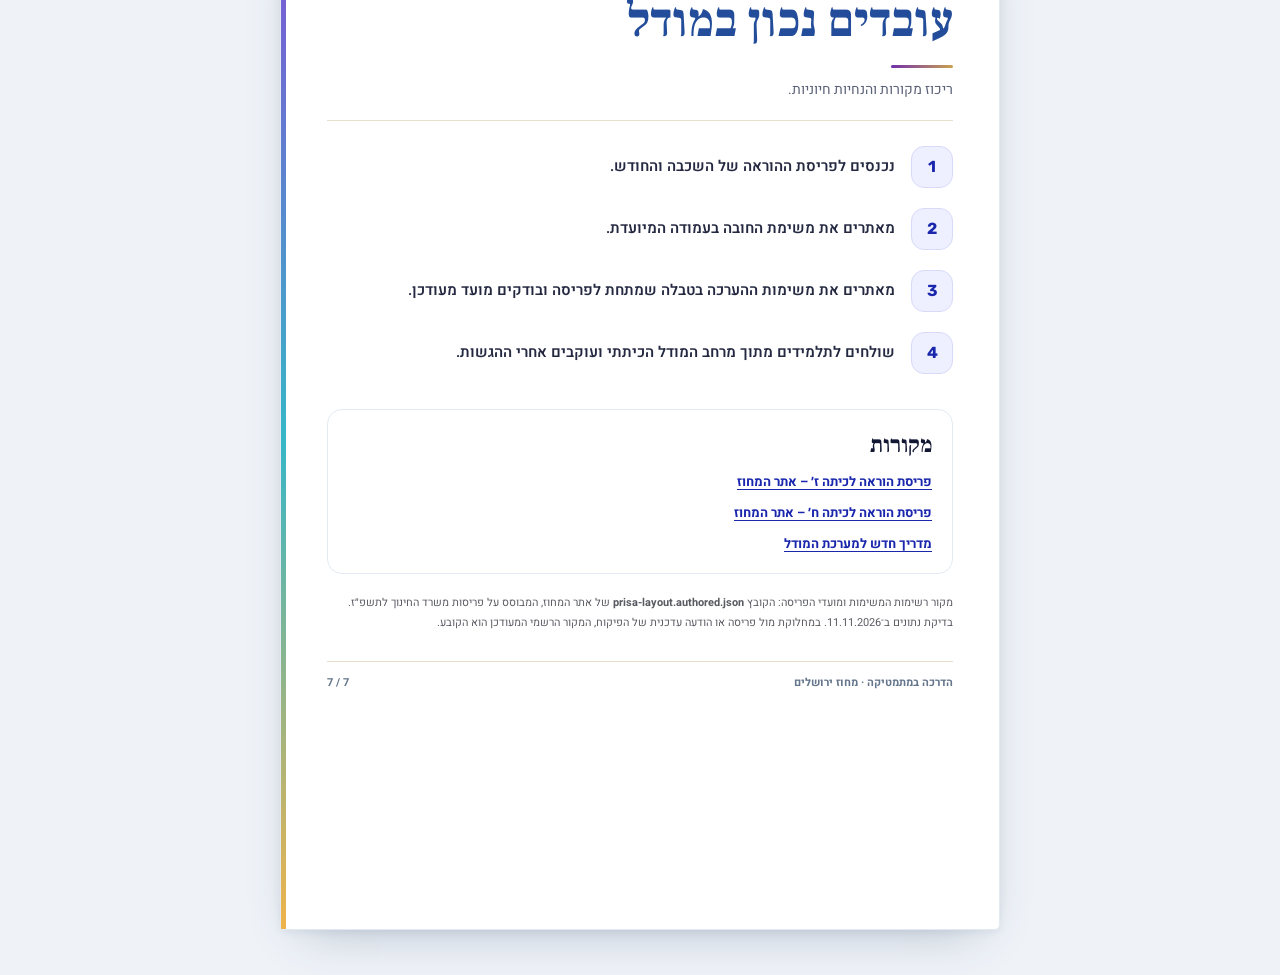
==== commit f1866655: "fix(moodle-book): prevent clipped mobile pages in continuous A4 scroll" ====
--- a/moodle-book/index.html
+++ b/moodle-book/index.html
@@ -198,16 +198,16 @@
 }
 .paper{
  display:block;width:min(100%,720px);max-width:100%;min-width:0;
- min-height:0;height:auto;aspect-ratio:210/297;
- overflow-wrap:anywhere;overflow:hidden;animation:none;
-}
-.cover{min-height:0}
+ min-height:1018px;height:auto;aspect-ratio:auto;
+ overflow-wrap:anywhere;overflow:visible;animation:none;
+}
+.cover{min-height:1018px}
 .task-table{max-width:100%}
 .task-table th,.task-table td{min-width:0;overflow-wrap:anywhere;word-break:normal}
 @media(max-width:520px){
  main{gap:16px;padding:9px 7px 28px}
- .paper{width:100%;min-height:0;padding:22px 14px}
- .cover{min-height:0}
+ .paper{width:100%;min-height:140vw;padding:22px 14px}
+ .cover{min-height:140vw}
  .cover-center{width:100%;padding:29px 11px;margin:20px auto}
  .cover-top,.cover-foot{flex-wrap:wrap;gap:6px}
  .page-head h2{overflow-wrap:anywhere}
